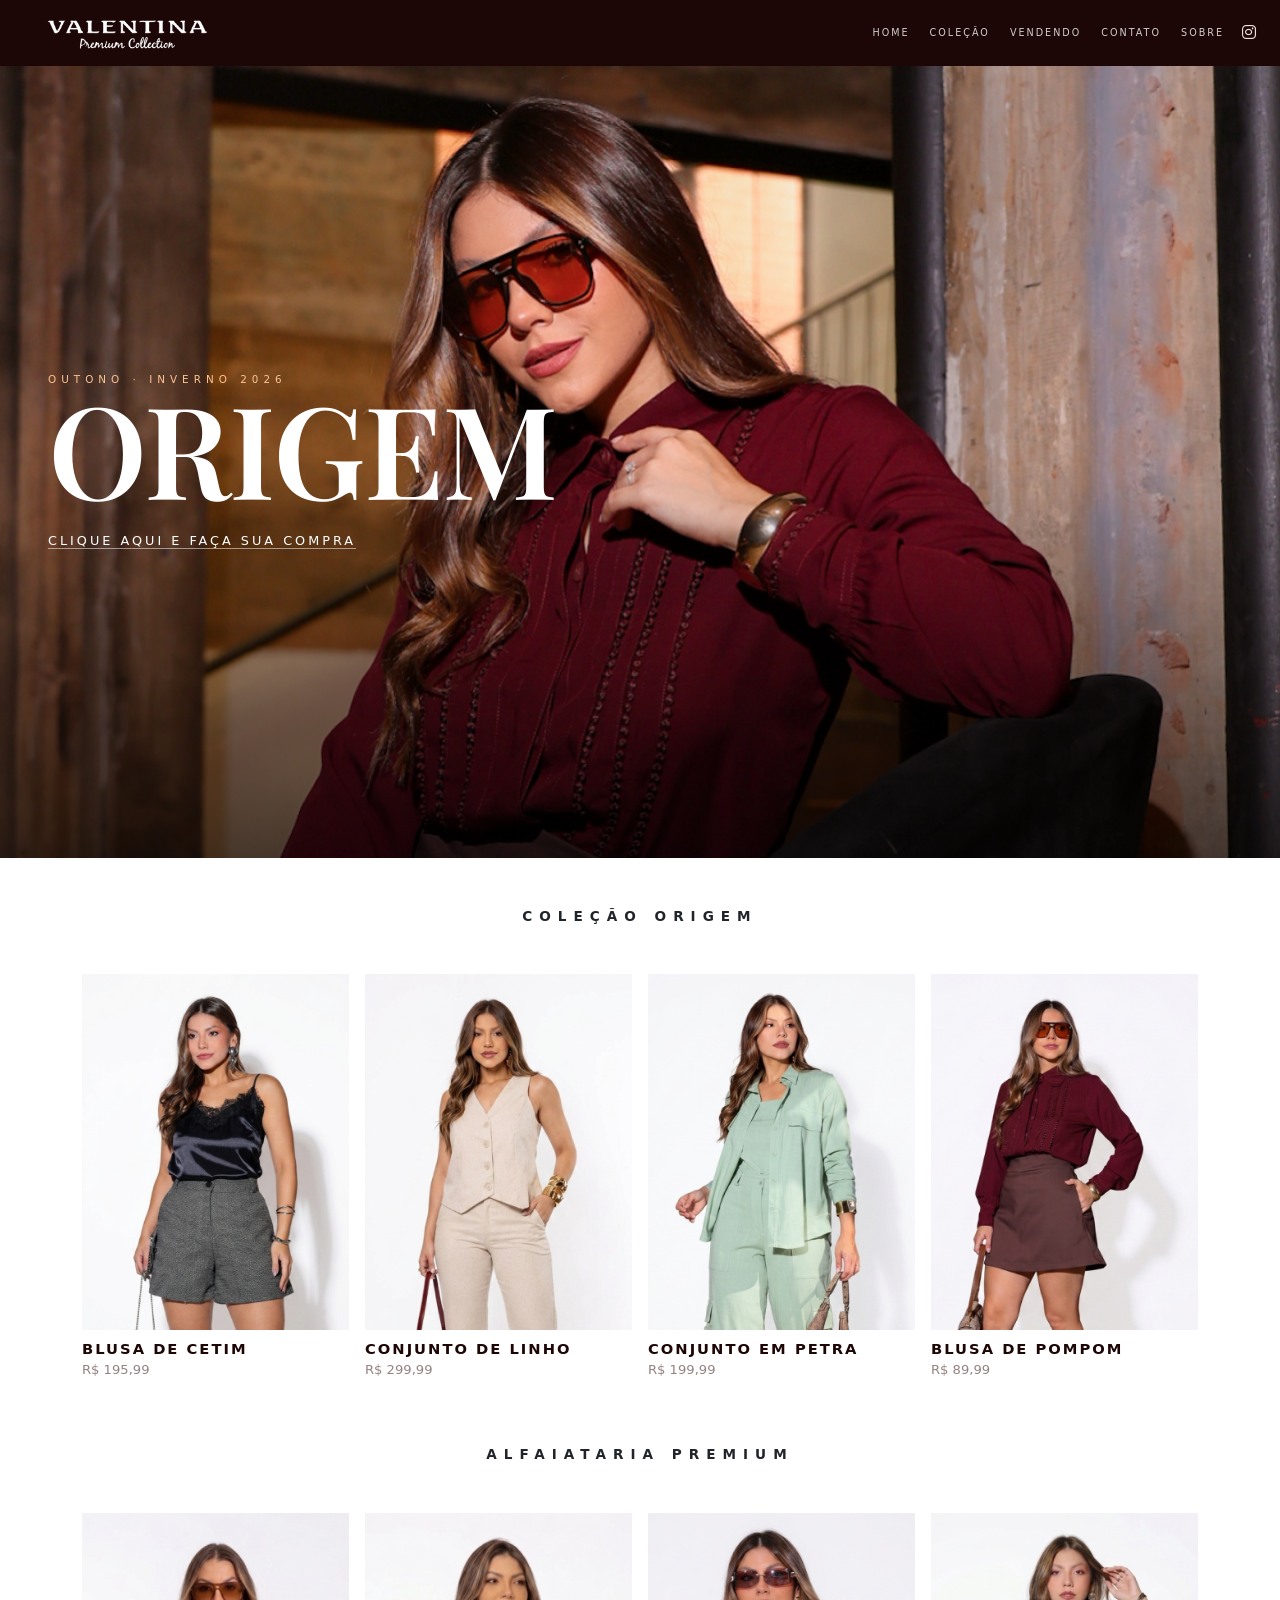
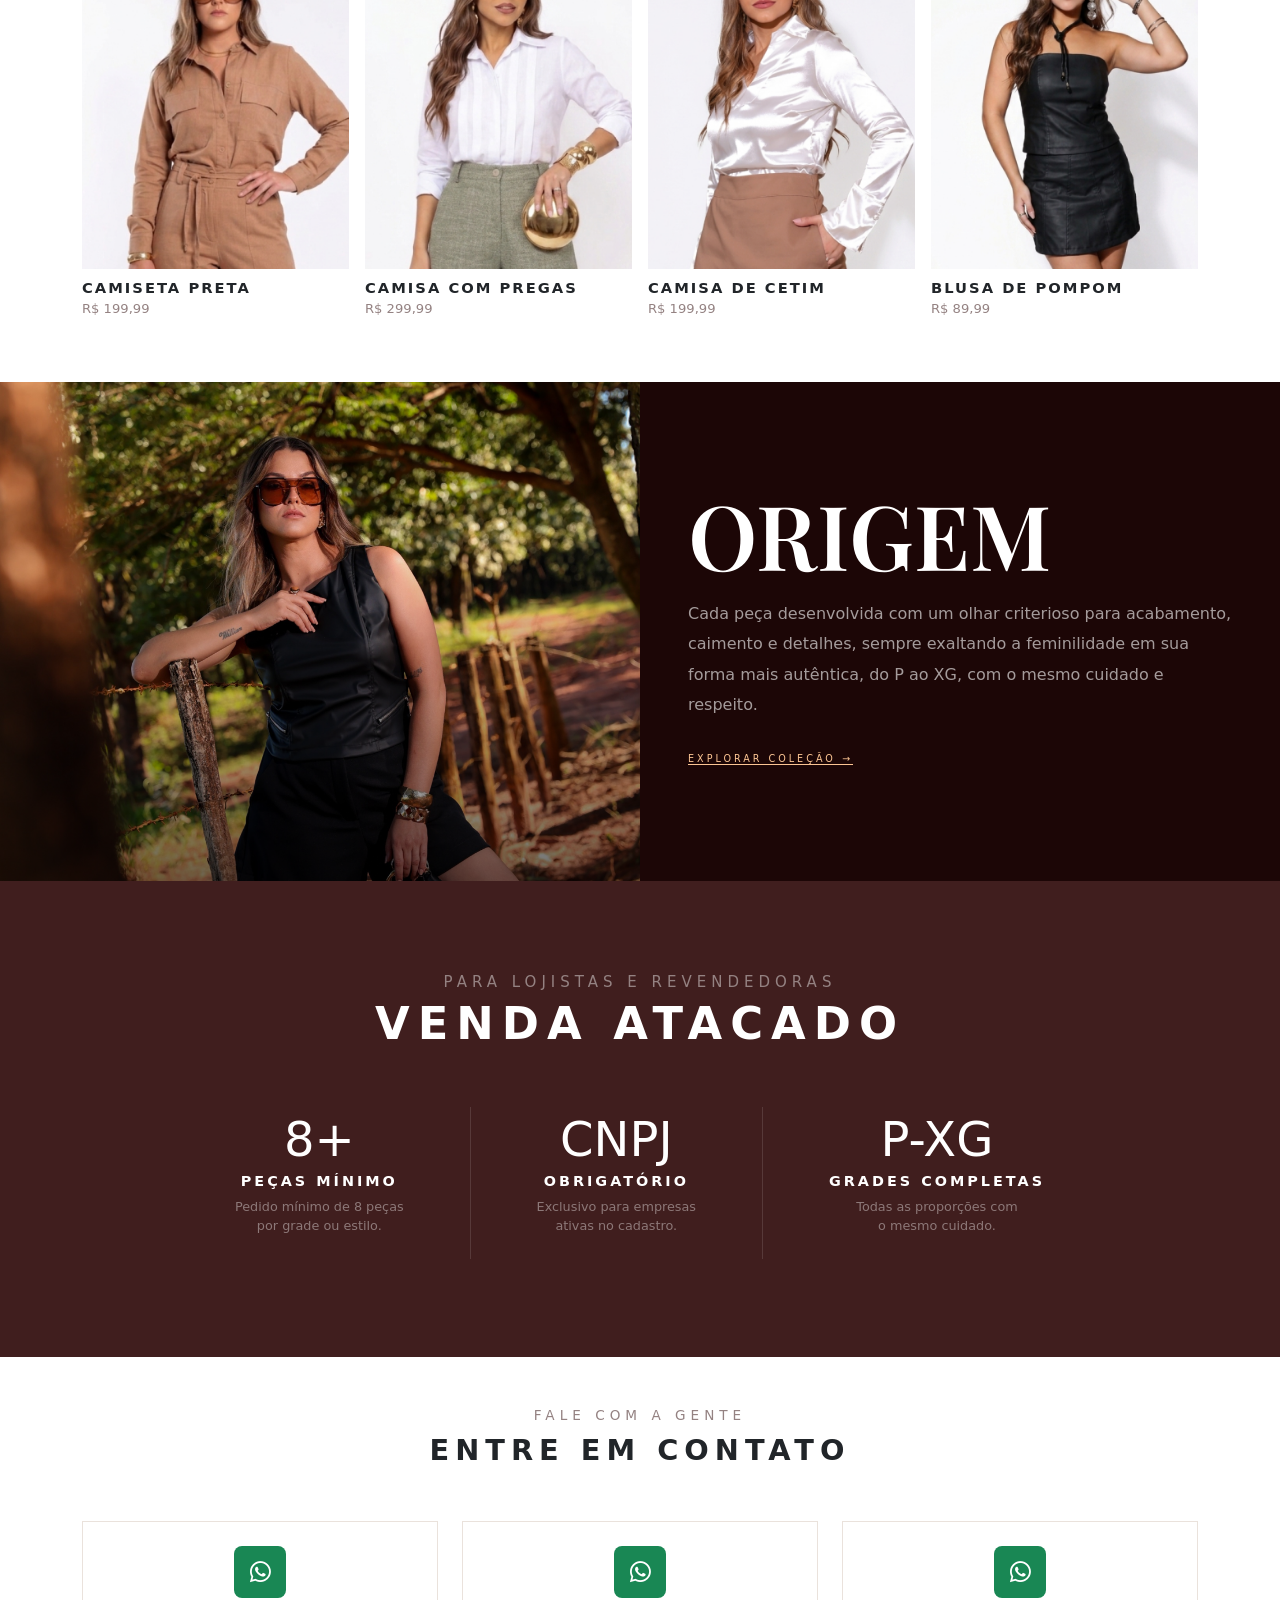
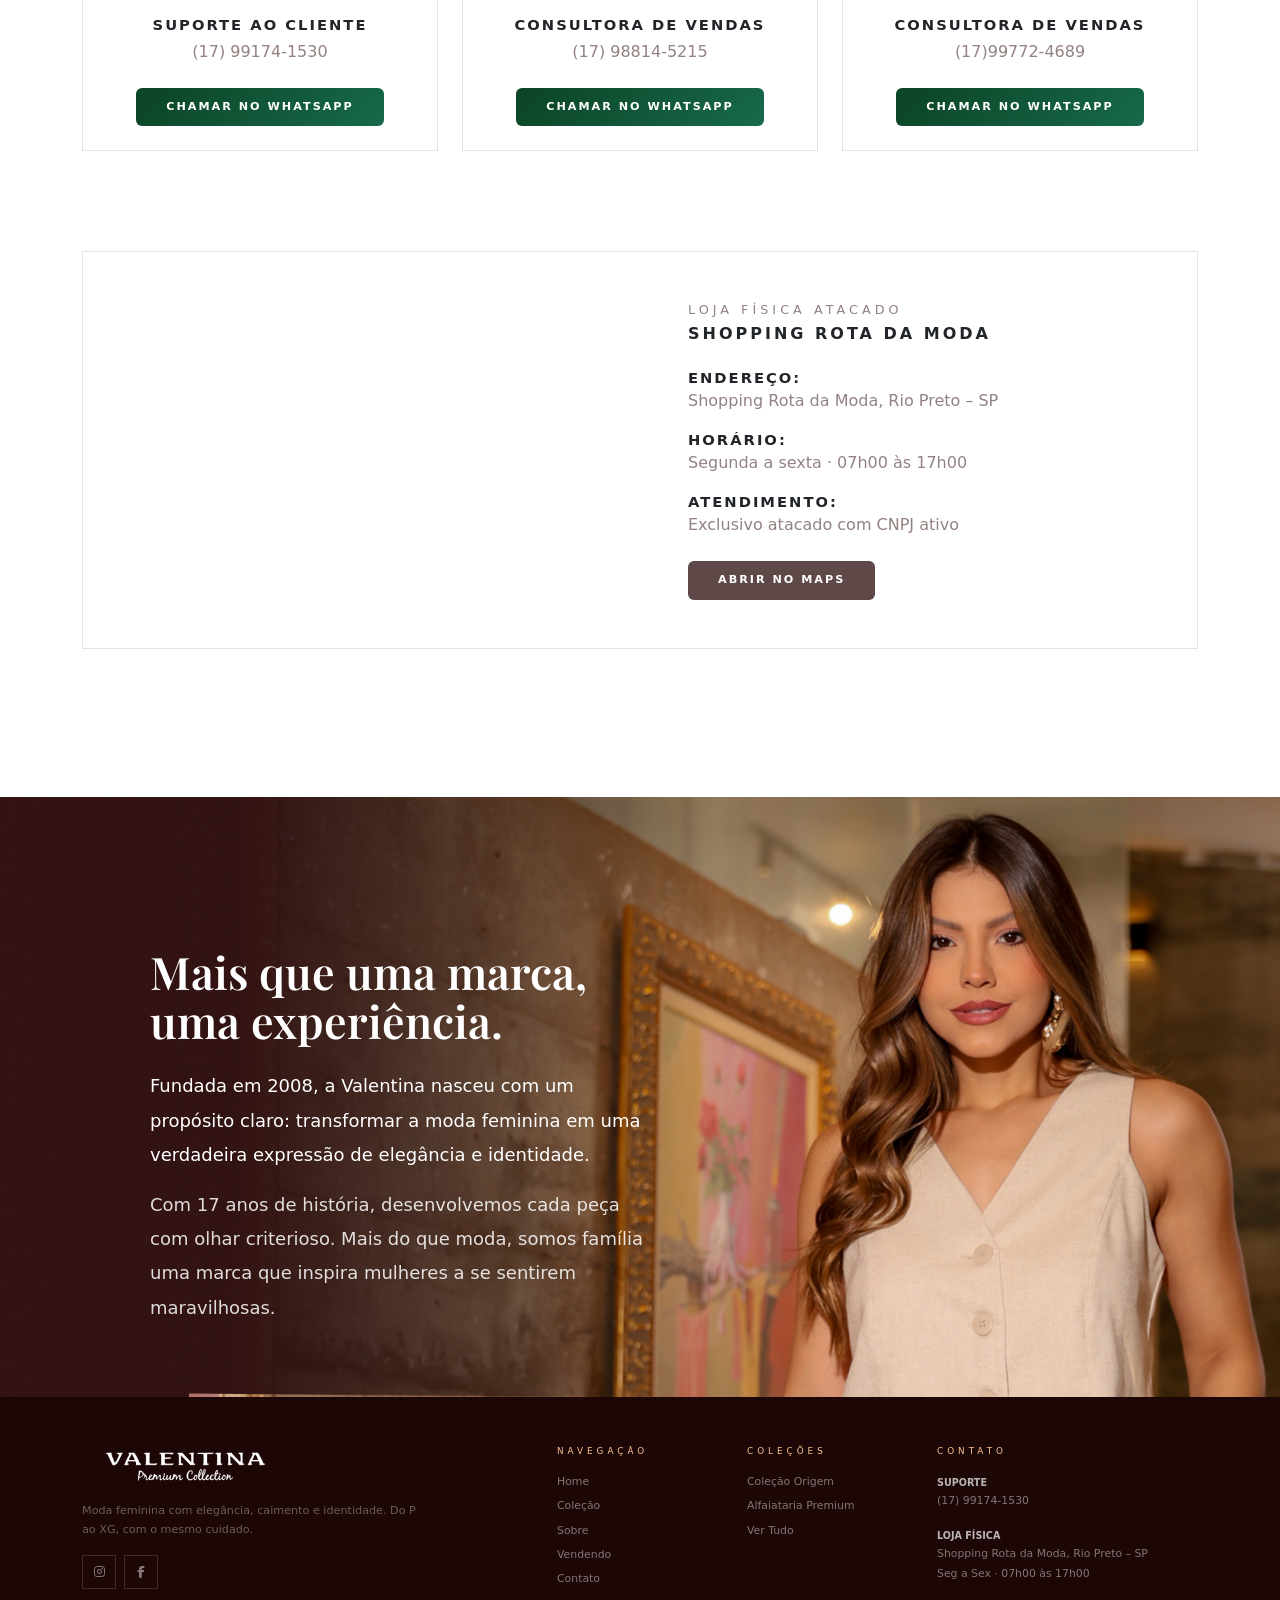
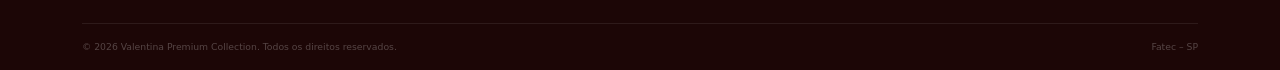
==== index.html @ a8eed50a "acho que acabo" ====
<!DOCTYPE html>
<html lang="pt-BR">
<head>
  <meta charset="UTF-8">
  <meta name="viewport" content="width=device-width, initial-scale=1.0">
   <link rel="stylesheet" href="styles.css">
  <title>Valentina Premium Collection</title>

  <link href="https://cdn.jsdelivr.net/npm/bootstrap@5.3.3/dist/css/bootstrap.min.css" rel="stylesheet">
  <link href="https://fonts.googleapis.com/css2?family=Inter:wght@300;400;600;700&family=Playfair+Display:ital,wght@1,600&display=swap" rel="stylesheet">
  <link href="https://cdnjs.cloudflare.com/ajax/libs/font-awesome/6.5.0/css/all.min.css" rel="stylesheet">
  <link rel="icon" href="Imagens/icone.png" type="image/png">

</head>
<body>


<!--  CABEÇALHO-->
<nav class="cabecalho navbar navbar-expand-lg sticky-top py-2">
  <div class="container-fluid px-4">
    <a class="navbar-brand" href="index.html">
      <img src="Imagens/logo-branco.png" alt="Valentina" height="40">
    </a>

    <button class="navbar-toggler border-0" type="button" data-bs-toggle="collapse" data-bs-target="#menu">
      <i class="fas fa-bars text-white"></i>
    </button>

    <div class="collapse navbar-collapse justify-content-end" id="menu">
      <ul class="navbar-nav gap-1">
        <li class="nav-item"><a class="nav-link" href="#">Home</a></li>
        <li class="nav-item"><a class="nav-link" href="#colecao">Coleção</a></li>
        <li class="nav-item"><a class="nav-link" href="#vendendo">Vendendo</a></li>
        <li class="nav-item"><a class="nav-link" href="#contato">Contato</a></li>
         <li class="nav-item"><a class="nav-link" href="#sobre">Sobre</a></li>
      </ul>

        <a href="https://www.instagram.com/valentinapremiumcollection/" aria-label="Instagram" style="color: #EAE2DC; margin-left: 10px;"><i class="fab fa-instagram"></i></a>

    </div>

  </div>
</nav>


<!--HERO / BANNER PRINCIPAL-->
<section class="hero d-flex align-items-center">

   <img src="Imagens/banner.png" class="foto-fundo" alt="Campanha Outono Inverno">

  <div class="conteudo container-fluid px-5 py-5">
    <p style="font-size:.65rem;letter-spacing:5px;text-transform:uppercase;color:var(--pessego);" class="mb-1">Outono · Inverno 2026</p>
    <h1 class="fonte-destaque text-white titulo mb-4">ORIGEM</h1>
    <a href="#colecao" class="link-cta">Clique aqui e faça sua compra</a>
  </div>

</section>


<!--COLEÇÃO ORIGEM-->
<section class="py-5 bg-white" id="colecao">
  <div class="container">

    <p class="text-center fw-bold mb-5" style="font-size:.85rem;letter-spacing:7px;text-transform:uppercase;">Coleção Origem</p>

    <div class="row g-3">

      <div class="col-6 col-md-3">
        <a class="link-produto"  href="produtos/blusaCetim.html">
        <div class="foto-produto mb-2"><img src="Imagens/blusa de cetim.png" ></div>
        <p class="nome-produto mb-0">Blusa de Cetim</p>
        <p class="preco-produto">R$ 195,99</p>
        </a>
      </div>

      <div class="col-6 col-md-3">
        <a class="link-produto"  href="produtos/conjuntoLinho.html">
        <div class="foto-produto mb-2"><img src="Imagens/Conjunto de linho.png"></div>
        <p class="nome-produto mb-0">Conjunto de Linho</p>
        <p class="preco-produto">R$ 299,99</p>
        </a>
      </div>

      <div class="col-6 col-md-3">
         <a class="link-produto"  href="produtos/conjuntoPetra.html">
        <div class="foto-produto mb-2"><img src="Imagens/conjunto em petra .png"></div>
        <p class="nome-produto mb-0">Conjunto em Petra</p>
        <p class="preco-produto">R$ 199,99</p>
        </a>
      </div>

      <div class="col-6 col-md-3">
         <a class="link-produto"  href="produtos/blusaPompom.html">
        <div class="foto-produto mb-2"><img src="Imagens/blusa de pompom.png"></div>
        <p class="nome-produto mb-0">Blusa de Pompom</p>
        <p class="preco-produto">R$ 89,99</p>
         </a>
      </div>

    </div>
  </div>
</section>


<!--   ALFAIATARIA PREMIUM-->
<section class="pb-5 bg-white">
  <div class="container">

    <p class="text-center fw-bold mb-5" style="font-size:.85rem;letter-spacing:7px;text-transform:uppercase;">Alfaiataria Premium</p>

    <div class="row g-3">

      <div class="col-6 col-md-3">
        <div class="foto-produto mb-2"><img src="Imagens/Camisa petra.png"></div>
        <p class="nome-produto mb-0">Camiseta Preta</p>
        <p class="preco-produto">R$ 199,99</p>
      </div>

      <div class="col-6 col-md-3">
        <div class="foto-produto mb-2"><img src="Imagens/camisa com pregas de viscolinho.png"></div>
        <p class="nome-produto mb-0">Camisa com pregas</p>
        <p class="preco-produto">R$ 299,99</p>
      </div>

      <div class="col-6 col-md-3">
        <div class="foto-produto mb-2"><img src="Imagens/camisa de cetim.png"></div>
        <p class="nome-produto mb-0">Camisa de cetim</p>
        <p class="preco-produto">R$ 199,99</p>
      </div>

      <div class="col-6 col-md-3">
        <div class="foto-produto mb-2"><img src="Imagens/Blusinha de couro.png"></div>
        <p class="nome-produto mb-0">Blusa de Pompom</p>
        <p class="preco-produto">R$ 89,99</p>
      </div>

    </div>


  </div>
</section>


<!--ORIGEM — SEÇÃO DUPLA-->
<section class="row g-0">

  <!-- Foto esquerda (substituir src) -->
  <div class="col-md-6" style="min-height:480px;">
    <img src="Imagens/banner-colecao.png" alt="Coleção Origem" style="width:100%;height:100%;object-fit:cover;display:block;">
  </div>

  <!-- Texto direita -->
  <div class="col-md-6 d-flex align-items-center p-5" style="background:var(--marrom-escuro);">
    <div>
      <h2 class="fonte-destaque text-white mb-4" style="font-size:clamp(4rem,7vw,7rem);line-height:.9;">ORIGEM</h2>
      <p class="mb-4" style="font: size 5px;line-height:1.9;color:rgba(255,255,255,.6);font-weight:300;">
        Cada peça desenvolvida com um olhar criterioso para acabamento, caimento e detalhes, sempre exaltando a feminilidade em sua forma mais autêntica, do P ao XG, com o mesmo cuidado e respeito.
      </p>
      <a href="#colecao" style="font-size:.6rem;letter-spacing:3px;text-transform:uppercase;color:var(--pessego);text-decoration:none;border-bottom:1px solid var(--pessego);">Explorar Coleção →</a>
    </div>
  </div>

</section>


<!--VENDA ATACADO-->
<section class="text-center" style="background:var(--marrom-medio); padding: 90px 0;" id="vendendo">
  <div class="container">

    <p style="font-size:15px;letter-spacing:5px;text-transform:uppercase;color:var(--rosa);" class="mb-1">Para Lojistas e Revendedoras</p>
    <h2 class="text-white fw-bold mb-5" style="font-size:clamp(1.6rem,4vw,2.8rem);letter-spacing:8px;text-transform:uppercase;">Venda Atacado</h2>

    <!-- Estatísticas -->
<div class="d-flex justify-content-around align-items-stretch flex-wrap" style="max-width:900px; margin: 0 auto;">

      <div class="px-4 py-3">
        <p class=" text-white mb-2" style="font-size:3rem;line-height:1;">8+</p>
        <p class="text-white fw-bold mb-1" style="font-size:.9rem;letter-spacing:3px;text-transform:uppercase;">Peças Mínimo</p>
        <p style="font-size:.8rem;color:rgba(255,255,255,.4);">Pedido mínimo de 8 peças<br>por grade ou estilo.</p>
      </div>

      <div class="d-none d-md-block my-2" style="width:1px;background:rgba(255,255,255,.12);"></div>

      <div class="px-4 py-3">
        <p class="text-white mb-2" style="font-size:3rem;line-height:1;">CNPJ</p>
        <p class="text-white fw-bold mb-1" style="font-size:.9rem;letter-spacing:3px;text-transform:uppercase;">Obrigatório</p>
        <p style="font-size:.8rem;color:rgba(255,255,255,.4);">Exclusivo para empresas<br>ativas no cadastro.</p>
      </div>

      <div class="d-none d-md-block my-2" style="width:1px;background:rgba(255,255,255,.12);"></div>

      <div class="px-4 py-3">
        <p class=" text-white mb-2" style="font-size:3rem;line-height:1;">P-XG</p>
        <p class="text-white fw-bold mb-1" style="font-size:.9rem;letter-spacing:3px;text-transform:uppercase;">Grades Completas</p>
        <p style="font-size:.8rem;color:rgba(255,255,255,.4);">Todas as proporções com<br>o mesmo cuidado.</p>
      </div>

    </div>
  </div>
</section>


<!--CONTATO -->
<section class="py-5 bg-white" id="contato">
  <div class="container">

    <div class="text-center mb-5">
      <p style="font-size:.85rem;letter-spacing:5px;text-transform:uppercase;color:var(--rosa);" class="mb-1">Fale com a gente</p>
      <p class="fw-bold" style="font-size:1.8rem;letter-spacing:6px;text-transform:uppercase;">Entre em Contato</p>
    </div>

    <!-- Cards de WhatsApp -->
    <div class="row g-4 mb-custom">

      <div class="col-md-4">
        <div class="text-center p-4 h-100" style="border:1px solid #EAE2DC;">
          <div class="d-inline-flex align-items-center justify-content-center rounded-3 bg-success mb-3" style="width:52px;height:52px;">
            <i class="fab fa-whatsapp text-white fs-4"></i>
          </div>
          <p class="nome-produto mb-1">Suporte ao Cliente</p>
          <p style="color:var(--rosa);" class="mb-4">(17) 99174-1530</p>
          <a href="https://wa.me/5517991741530" target="_blank" class="botao-escuro">Chamar no Whatsapp</a>
        </div>
      </div>

      <div class="col-md-4">
        <div class="text-center p-4 h-100" style="border:1px solid #EAE2DC;">
          <div class="d-inline-flex align-items-center justify-content-center rounded-3 bg-success mb-3" style="width:52px;height:52px;">
            <i class="fab fa-whatsapp text-white fs-4"></i>
          </div>
          <p class="nome-produto mb-1">Consultora de Vendas</p>
          <p style="color:var(--rosa);" class="mb-4">(17) 98814-5215</p>
          <a href="https://wa.me/5517988145215" target="_blank" class="botao-escuro">Chamar no Whatsapp</a>
        </div>
      </div>

      <div class="col-md-4">
        <div class="text-center p-4 h-100" style="border:1px solid #EAE2DC;">
          <div class="d-inline-flex align-items-center justify-content-center rounded-3 bg-success mb-3" style="width:52px;height:52px;">
            <i class="fab fa-whatsapp text-white fs-4"></i>
          </div>
          <p class="nome-produto mb-1">Consultora de Vendas</p>
          <p style="color:var(--rosa);" class="mb-4">(17)99772-4689</p>
          <a href="https://wa.me/5517997724689" target="_blank" class="botao-escuro">Chamar no Whatsapp</a>
        </div>
      </div>

    </div>

    <!-- Loja física -->
    <div class="row g-0  mb-custom" style="border:1px solid #EAE2DC;">

     <div class="col-md-6 ">
      <iframe 
        src="https://www.google.com/maps/embed?pb=!1m18!1m12!1m3!1d3729.2428504488857!2d-49.4182246!3d-20.821897699999997!2m3!1f0!2f0!3f0!3m2!1i1024!2i768!4f13.1!3m3!1m2!1s0x94bdad0000c96a8d%3A0x8e831f8e19190ee9!2sShopping%20Rota%20da%20Moda!5e0!3m2!1spt-BR!2sbr!4v1779570261489!5m2!1spt-BR!2sbr"
        width="100%" height="100%" style="border:0;display:block;"
        allowfullscreen="" loading="lazy" referrerpolicy="no-referrer-when-downgrade">
      </iframe>
    </div>

      <!-- Informações da loja -->
      <div class="col-md-6 p-4 p-md-5 bg-white d-flex align-items-center">
        <div>
          <p style="font-size:.80rem;letter-spacing:4px;text-transform:uppercase;color:var(--rosa);" class="mb-1">Loja física atacado</p>
          <h3 class="fw-bold mb-4" style="font-size:1rem;letter-spacing:3px;text-transform:uppercase;">Shopping Rota da Moda</h3>
          <p class="nome-produto mb-0">Endereço:</p>
          <p style="color:var(--rosa);" class="mb-3">Shopping Rota da Moda, Rio Preto – SP</p>
          <p class="nome-produto mb-0">Horário:</p>
          <p style="color:var(--rosa);" class="mb-3">Segunda a sexta · 07h00 às 17h00</p>
          <p class="nome-produto mb-0">Atendimento:</p>
          <p style="color:var(--rosa);" class="mb-4">Exclusivo atacado com CNPJ ativo</p>
          <a href="https://www.google.com/maps?ll=-20.821714,-49.417065&z=16&t=m&hl=pt-BR&gl=BR&mapclient=embed&cid=10269086270501752553" 
          target="_blank" class="botao-escuro" style="background: #5f4848;">Abrir no Maps</a>
        </div>
      </div>

    </div>
  </div>
</section>

<!-- SOBRE A MARCA-->
<section class="row g-0" id="sobre" style="position: relative;">

  <!-- Imagem ocupando tudo -->
  <div class="col-12">
    <img src="Imagens/sobre.png" alt="Valentina" style="width:100%;height:600px;object-fit:cover;display:block;">
  </div>

  <!-- Texto por cima -->
  <div style="position:absolute; top:150px; left:150px; max-width:500px;">
    <h2 class="fonte-destaque text-white mb-4" style="font-size:clamp(2rem,3.5vw,3rem);line-height:1.1;">Mais que uma marca, uma experiência.</h2>
    <p style="font-size: 18px;;line-height:1.9;color:rgb(255, 255, 255);font-weight:300;" class="mb-3">
      Fundada em 2008, a Valentina nasceu com um propósito claro: transformar a moda feminina em uma verdadeira expressão de elegância e identidade.
    </p>
    <p style="font-size:18px;line-height:1.9;color:rgba(255, 255, 255, 0.85);font-weight:300;">
      Com 17 anos de história, desenvolvemos cada peça com olhar criterioso. Mais do que moda, somos família uma marca que inspira mulheres a se sentirem maravilhosas.
    </p>
  </div>

</section>


<!--RODAPÉ -->
<footer class="pt-5" style="background:var(--marrom-escuro);">
  <div class="container">
    <div class="row g-4">

      <!-- Coluna: Marca -->
      <div class="col-12 col-md-4">
        <img src="Imagens/logo-branco.png" alt="Valentina" height="40" class="mb-3 d-block" >      
                <p style="font-size:.7rem;color:rgba(255,255,255,.35);line-height:1.7; margin-right: 10px;">
          Moda feminina com elegância, caimento e identidade. Do P ao XG, com o mesmo cuidado.
        </p>
        <div class="rodape-social mt-3 d-flex gap-2">
          <a href="https://www.instagram.com/valentinapremiumcollection/" aria-label="Instagram"><i class="fab fa-instagram"></i></a>
          <a href="https://www.facebook.com/valentinapremiumcollection/?locale=pt_BR" aria-label="Facebook"><i class="fab fa-facebook-f"></i></a>
        </div>
      </div>

      <!-- Coluna: Navegação -->
      <div class="col-6 col-md-2 ms-md-auto">
        <p style="font-size:.55rem;letter-spacing:4px;text-transform:uppercase;color:var(--pessego);" class="mb-3">Navegação</p>
        <a href="#" class="rodape-link">Home</a>
        <a href="#colecao" class="rodape-link">Coleção</a>
        <a href="#sobre" class="rodape-link">Sobre</a>
        <a href="#vendendo" class="rodape-link">Vendendo</a>
        <a href="#contato" class="rodape-link">Contato</a>
      </div>

      <!-- Coluna: Coleções -->
      <div class="col-6 col-md-2">
        <p style="font-size:.55rem;letter-spacing:4px;text-transform:uppercase;color:var(--pessego);" class="mb-3">Coleções</p>
        <a href="#" class="rodape-link">Coleção Origem</a>
        <a href="#" class="rodape-link">Alfaiataria Premium</a>
        <a href="#" class="rodape-link">Ver Tudo</a>
      </div>

      <!-- Coluna: Contato -->
      <div class="col-12 col-md-3">
        <p style="font-size:.55rem;letter-spacing:4px;text-transform:uppercase;color:var(--pessego);" class="mb-3">Contato</p>
        <p style="font-size:.68rem;color:rgba(255,255,255,.45);line-height:1.8;">
          <strong style="color:rgba(255,255,255,.7);display:block;font-size:.6rem;text-transform:uppercase;">Suporte</strong>(17) 99174-1530
        </p>
        <p style="font-size:.68rem;color:rgba(255,255,255,.45);line-height:1.8;">
          <strong style="color:rgba(255,255,255,.7);display:block;font-size:.6rem;text-transform:uppercase;">Loja Física</strong>Shopping Rota da Moda, Rio Preto – SP<br>Seg a Sex · 07h00 às 17h00
        </p>
      </div>

    </div>

    <!-- Linha de copyright -->
    <div class="d-flex justify-content-between flex-wrap gap-2 mt-4 py-3" style="border-top:1px solid rgba(255,255,255,.08);">
      <span style="font-size:.58rem;color:rgba(255,255,255,.25);">© 2026 Valentina Premium Collection. Todos os direitos reservados.</span>
      <span style="font-size:.58rem;color:rgba(255,255,255,.25);">Fatec – SP</span>
    </div>

  </div>
</footer>


<script src="https://cdn.jsdelivr.net/npm/bootstrap@5.3.3/dist/js/bootstrap.bundle.min.js"></script>
</body>
</html>




</body>
</html>
---- styles.css ----
:root {
      --marrom-escuro: #1C0606;
      --marrom-medio:  #401E1E;
      --pessego:       #FBC493;
      --rosa:          #948282;
    }

    body { font-family: 'Inter', sans-serif; color: var(--marrom-escuro); overflow-x: hidden; }

   .fonte-destaque { font-family: 'Playfair Display', serif; font-style: normal; font-weight: 600; }

    /* ── Placeholder── */
    .placeholder-imagem {
      background: #DDD5D0;
      display: flex; align-items: center; justify-content: center;
      color: #aaa; font-size: .6rem; letter-spacing: 2px;
      text-transform: uppercase; text-align: center;
      border: 1px dashed #bbb; padding: 16px;
    }

    /* ── Navbar ── */
    .cabecalho { background-color: var(--marrom-escuro); }
    .cabecalho .nav-link {
      font-size: .6rem; letter-spacing: 2px;
      text-transform: uppercase; color: rgba(255,255,255,.8) !important;
    }
    .cabecalho .nav-link:hover { color: var(--pessego) !important; }

    /* ── Hero ── */
    .hero {
      min-height: 88vh; position: relative;
      overflow: hidden; background: var(--marrom-escuro);
    }
    .hero .foto-fundo {
      position: absolute; inset: 0;
      width: 100%; height: 100%; object-fit: cover; object-position: right top;
    }
    .hero {
      position: relative; inset: 0;
    }
    .hero .conteudo {
      position: relative; z-index: 2;
    }
    .hero .titulo {
      font-size: clamp(2rem, 10vw, 10rem);
      line-height: .88; letter-spacing: -2px;
    }
    .hero .link-cta {
      font-size: .8rem; letter-spacing: 3px; text-transform: uppercase;
      color: #fff; text-decoration: none;
      border-bottom: 1px solid rgba(255,255,255,.5);
    }
    .hero .link-cta:hover { color: var(--pessego); border-color: var(--pessego); }

    /* ── Produtos ── */
    .foto-produto { aspect-ratio: 3/4; overflow: hidden; }
    .foto-produto img, .foto-produto .placeholder-imagem { width: 100%; height: 100%; object-fit: cover; }
    .nome-produto { font-size: .92rem; letter-spacing: 2px; text-transform: uppercase; font-weight: 700; }
    .preco-produto { font-size: .82rem; color: var(--rosa); }

   /* ── Contato ── */

    .mb-custom {
   margin-bottom: 100px !important;
}
     /* ── links dos produtos ── */

   .link-produto{
    text-decoration: none;
    color: #1C0606;

   }
    /* ── Botão padrão escuro ── */
  .botao-escuro {
  display: inline-block; color: #fff;
  font-size: .70rem; letter-spacing: 2px; text-transform: uppercase;
  font-weight: 600; padding: 11px 30px; text-decoration: none;
  background: linear-gradient(135deg, #0b4325, #176a4b);
  border-radius: 6px;
}
.botao-escuro:hover { 
  background: linear-gradient(135deg, #176a4b, #0b4325); 
  color: #fff; 
}

  /* ── Rodapé ── */
    .rodape-link { font-size: .68rem; color: rgba(255,255,255,.45); text-decoration: none; display: block; margin-bottom: 8px; }
    .rodape-link:hover { color: #fff; }
    .rodape-social a {
      width: 34px; height: 34px; border: 1px solid rgba(255,255,255,.15);
      display: inline-flex; align-items: center; justify-content: center;
      color: rgba(255,255,255,.45); text-decoration: none; font-size: .75rem;
    }
    .rodape-social a:hover { border-color: var(--pessego); color: var(--pessego); }
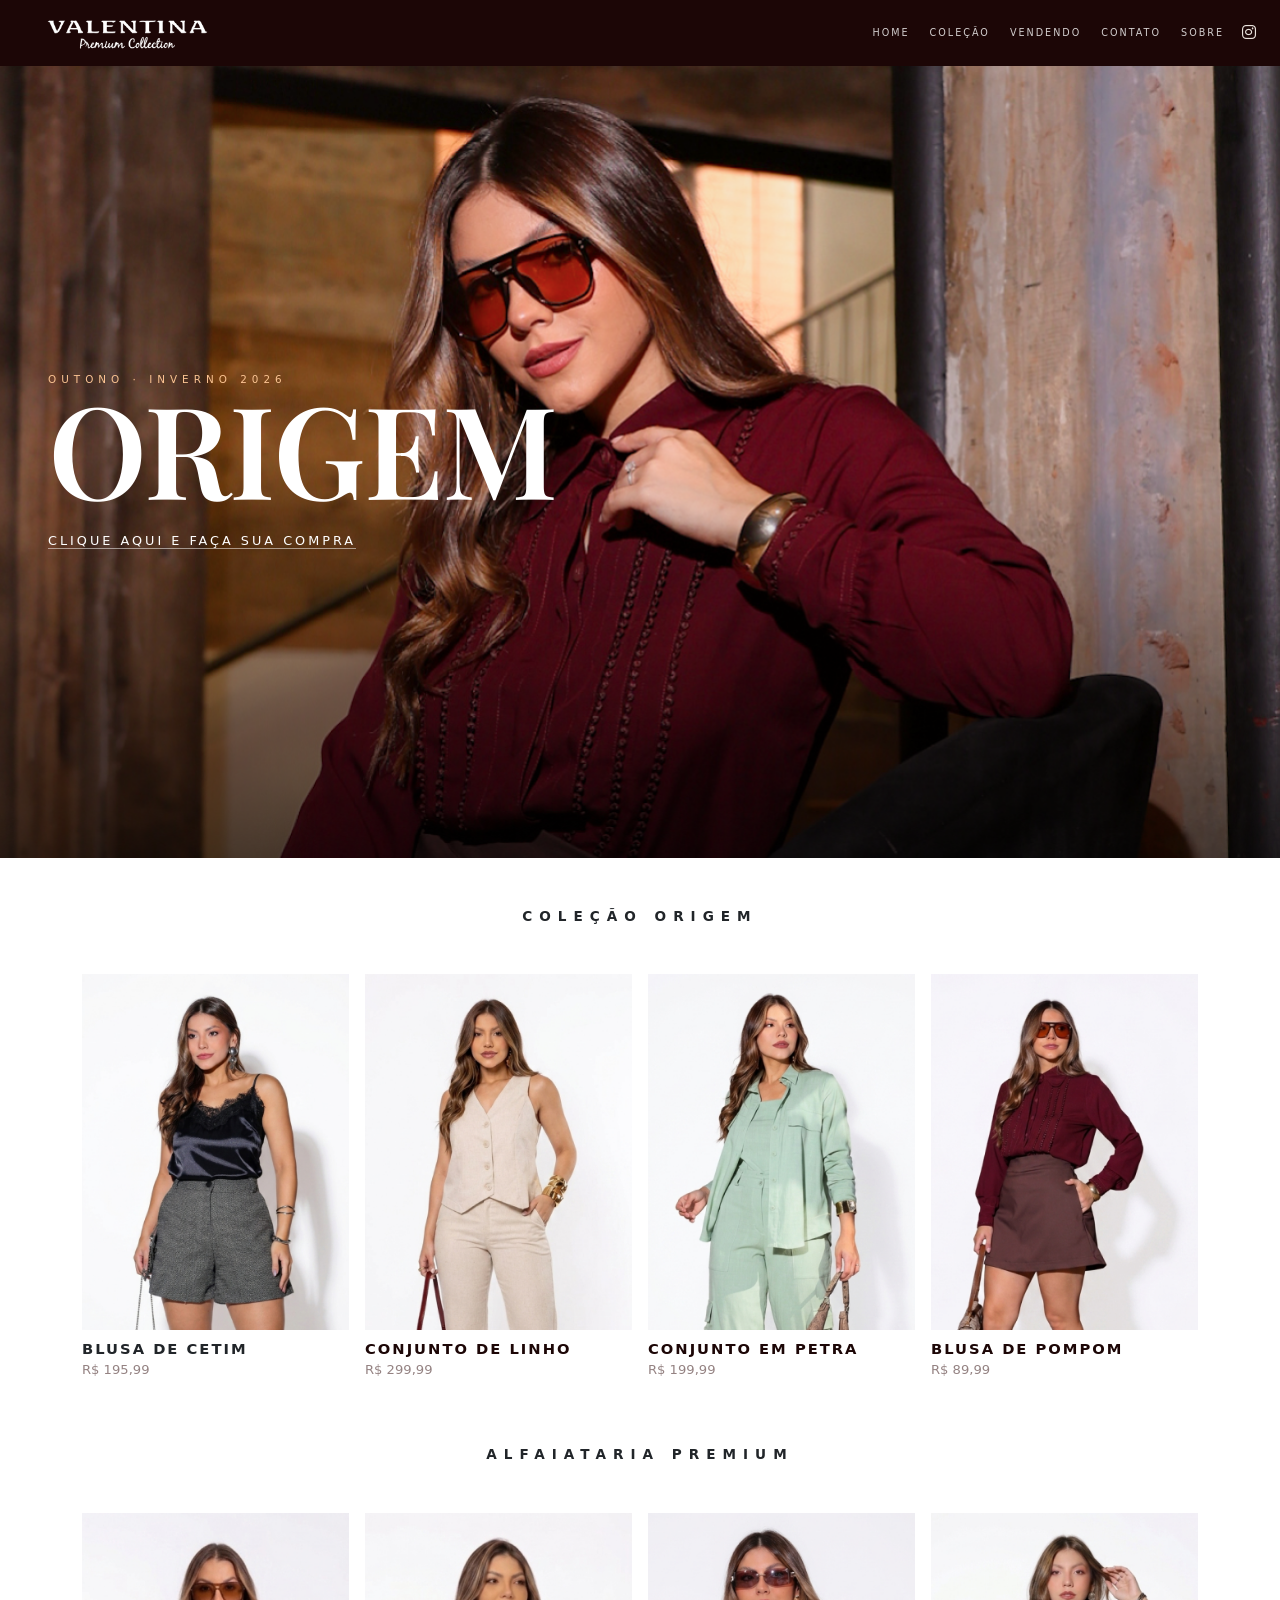
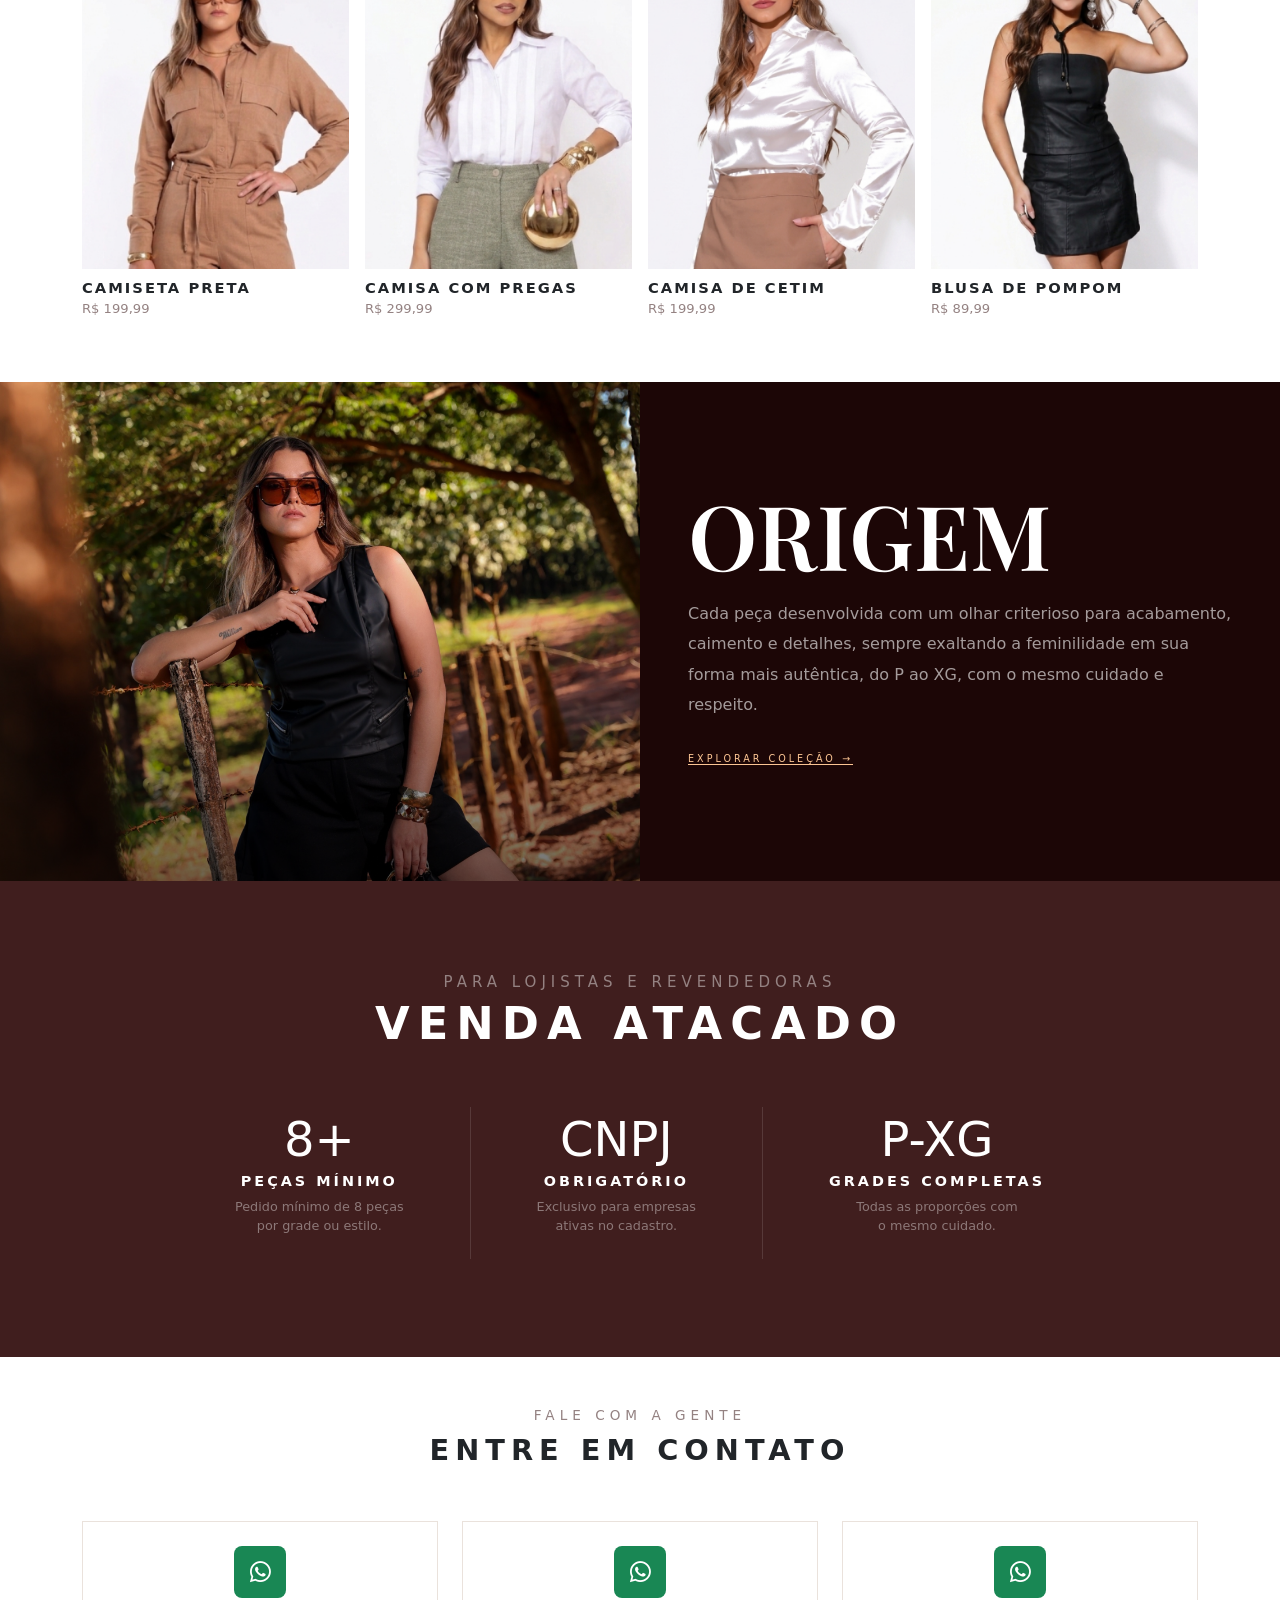
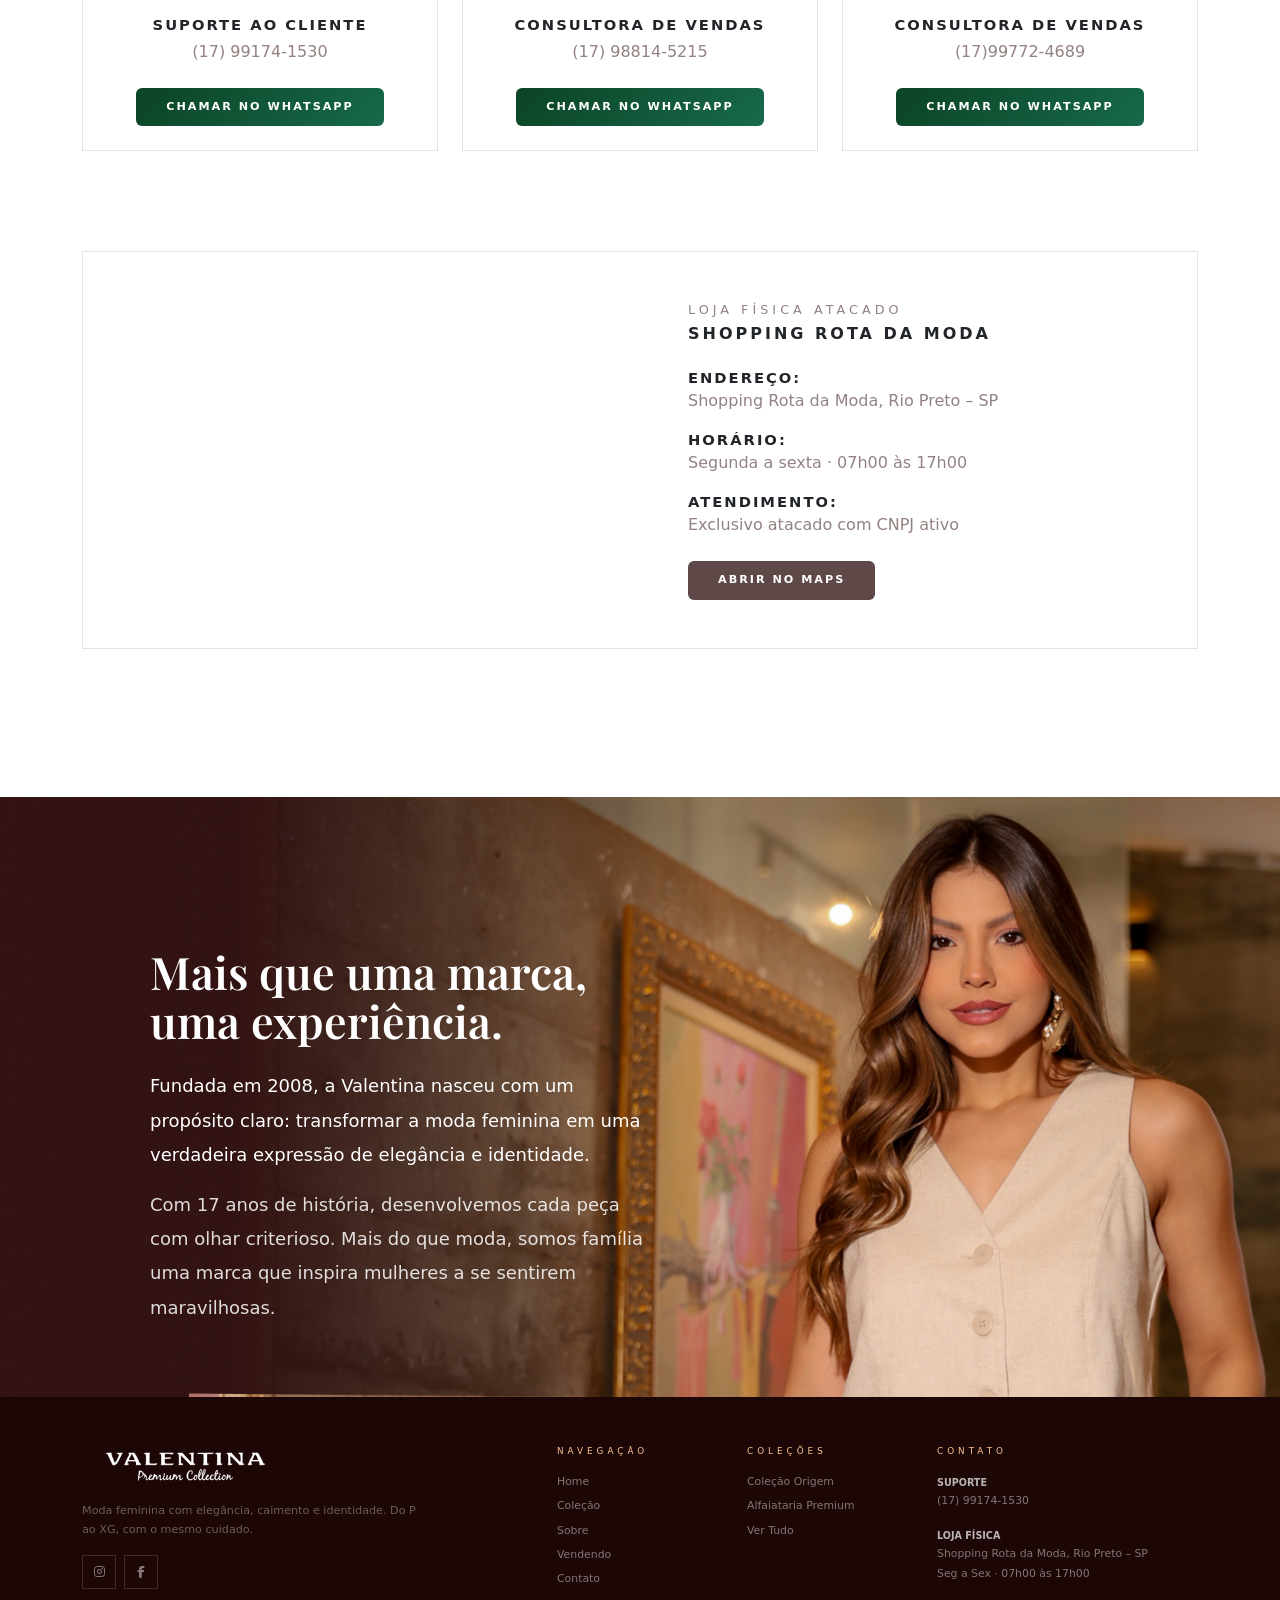
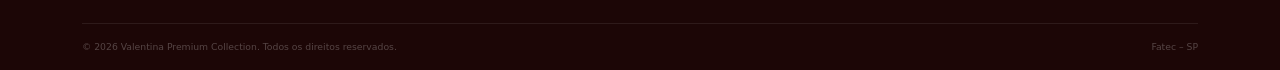
==== commit 8c40719d: "tentando arrumar um bug" ====
--- a/index.html
+++ b/index.html
@@ -66,7 +66,7 @@
     <div class="row g-3">
 
       <div class="col-6 col-md-3">
-        <a class="link-produto"  href="produtos/blusaCetim.html">
+         <a class="link-produto"  href="produtos/blusaCetim.html"></a>
         <div class="foto-produto mb-2"><img src="Imagens/blusa de cetim.png" ></div>
         <p class="nome-produto mb-0">Blusa de Cetim</p>
         <p class="preco-produto">R$ 195,99</p>
--- a/styles.css
+++ b/styles.css
@@ -28,12 +28,22 @@
 
     /* ── Hero ── */
     .hero {
-      min-height: 88vh; position: relative;
-      overflow: hidden; background: var(--marrom-escuro);
+      min-height: 88vh; 
+      position: relative;
+      overflow: hidden; 
+      background: var(--marrom-escuro);
     }
     .hero .foto-fundo {
-      position: absolute; inset: 0;
-      width: 100%; height: 100%; object-fit: cover; object-position: right top;
+      position: absolute; 
+      inset: 0;
+      width: 100%; 
+      height: 100%;
+       object-fit: cover; 
+       object-position: right top;
+         position: absolute;
+    inset: 0;
+    z-index: 0;
+    pointer-events: none;
     }
     .hero {
       position: relative; inset: 0;
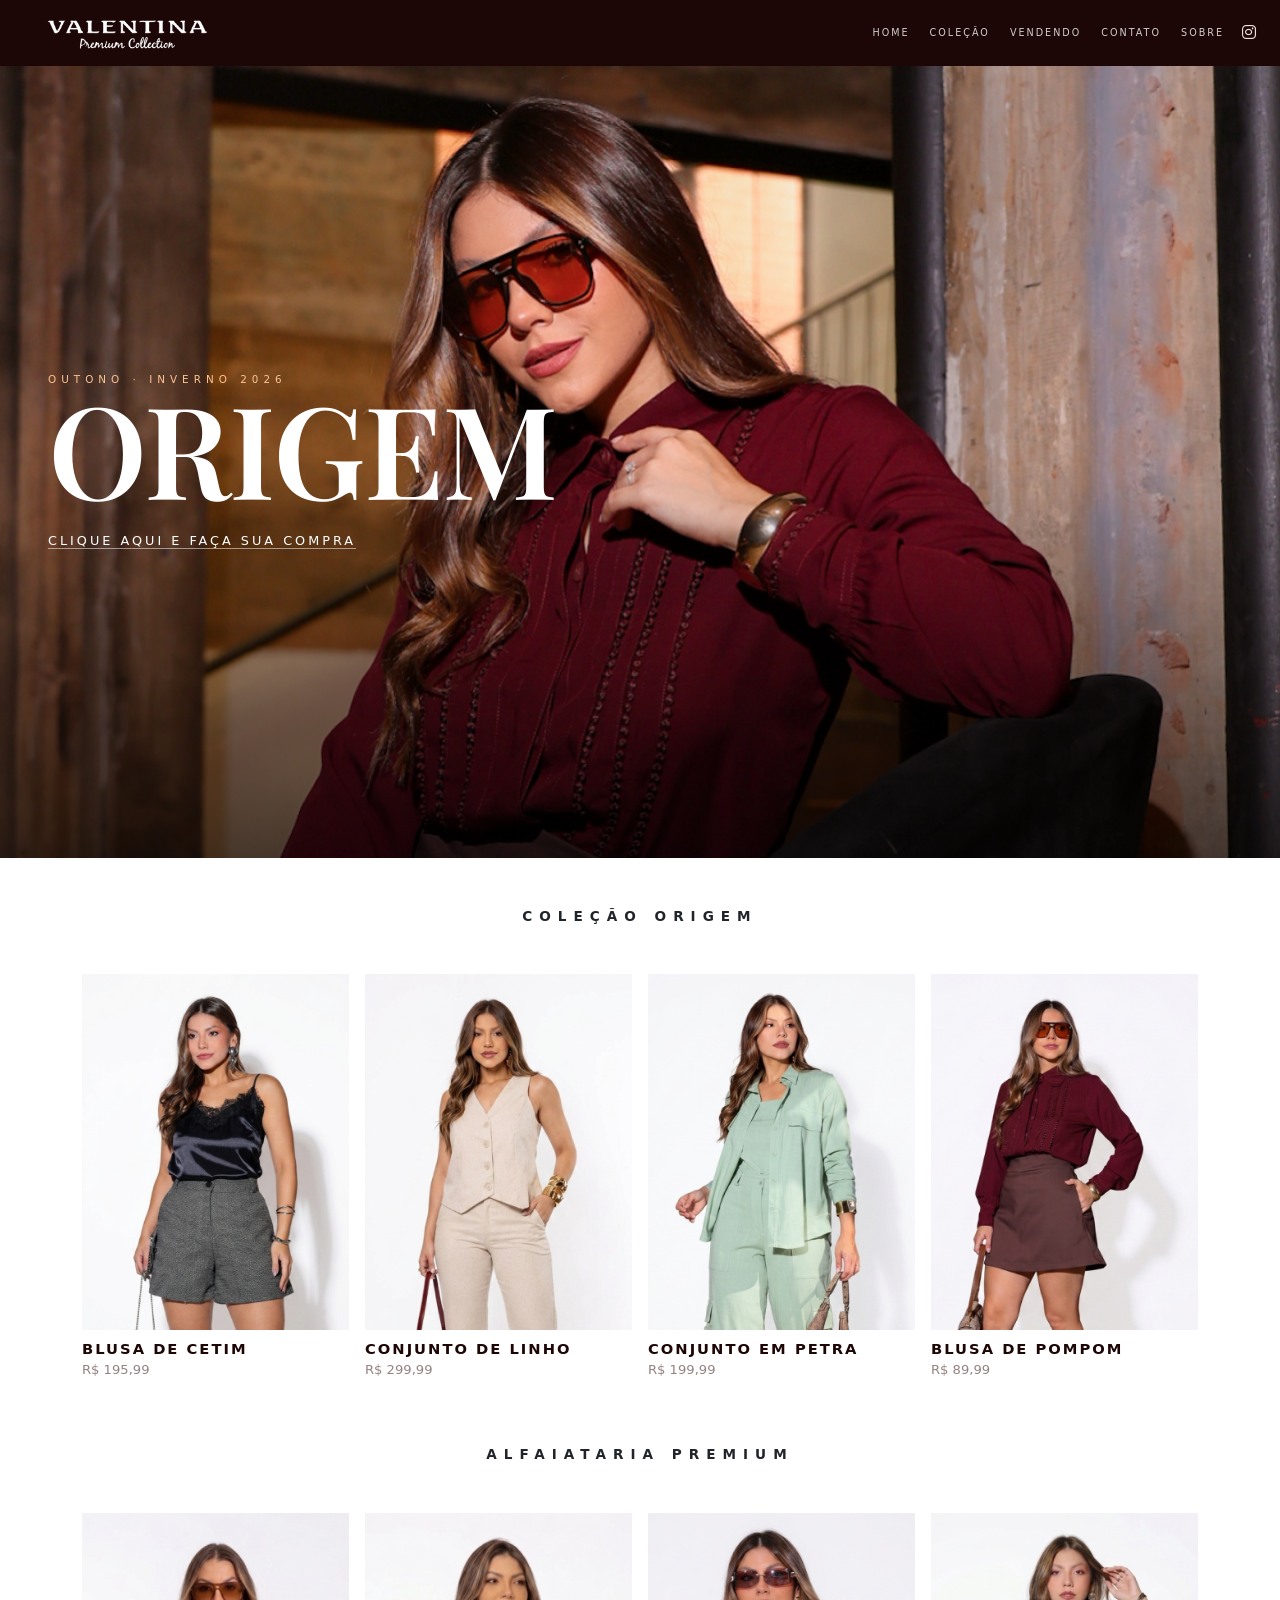
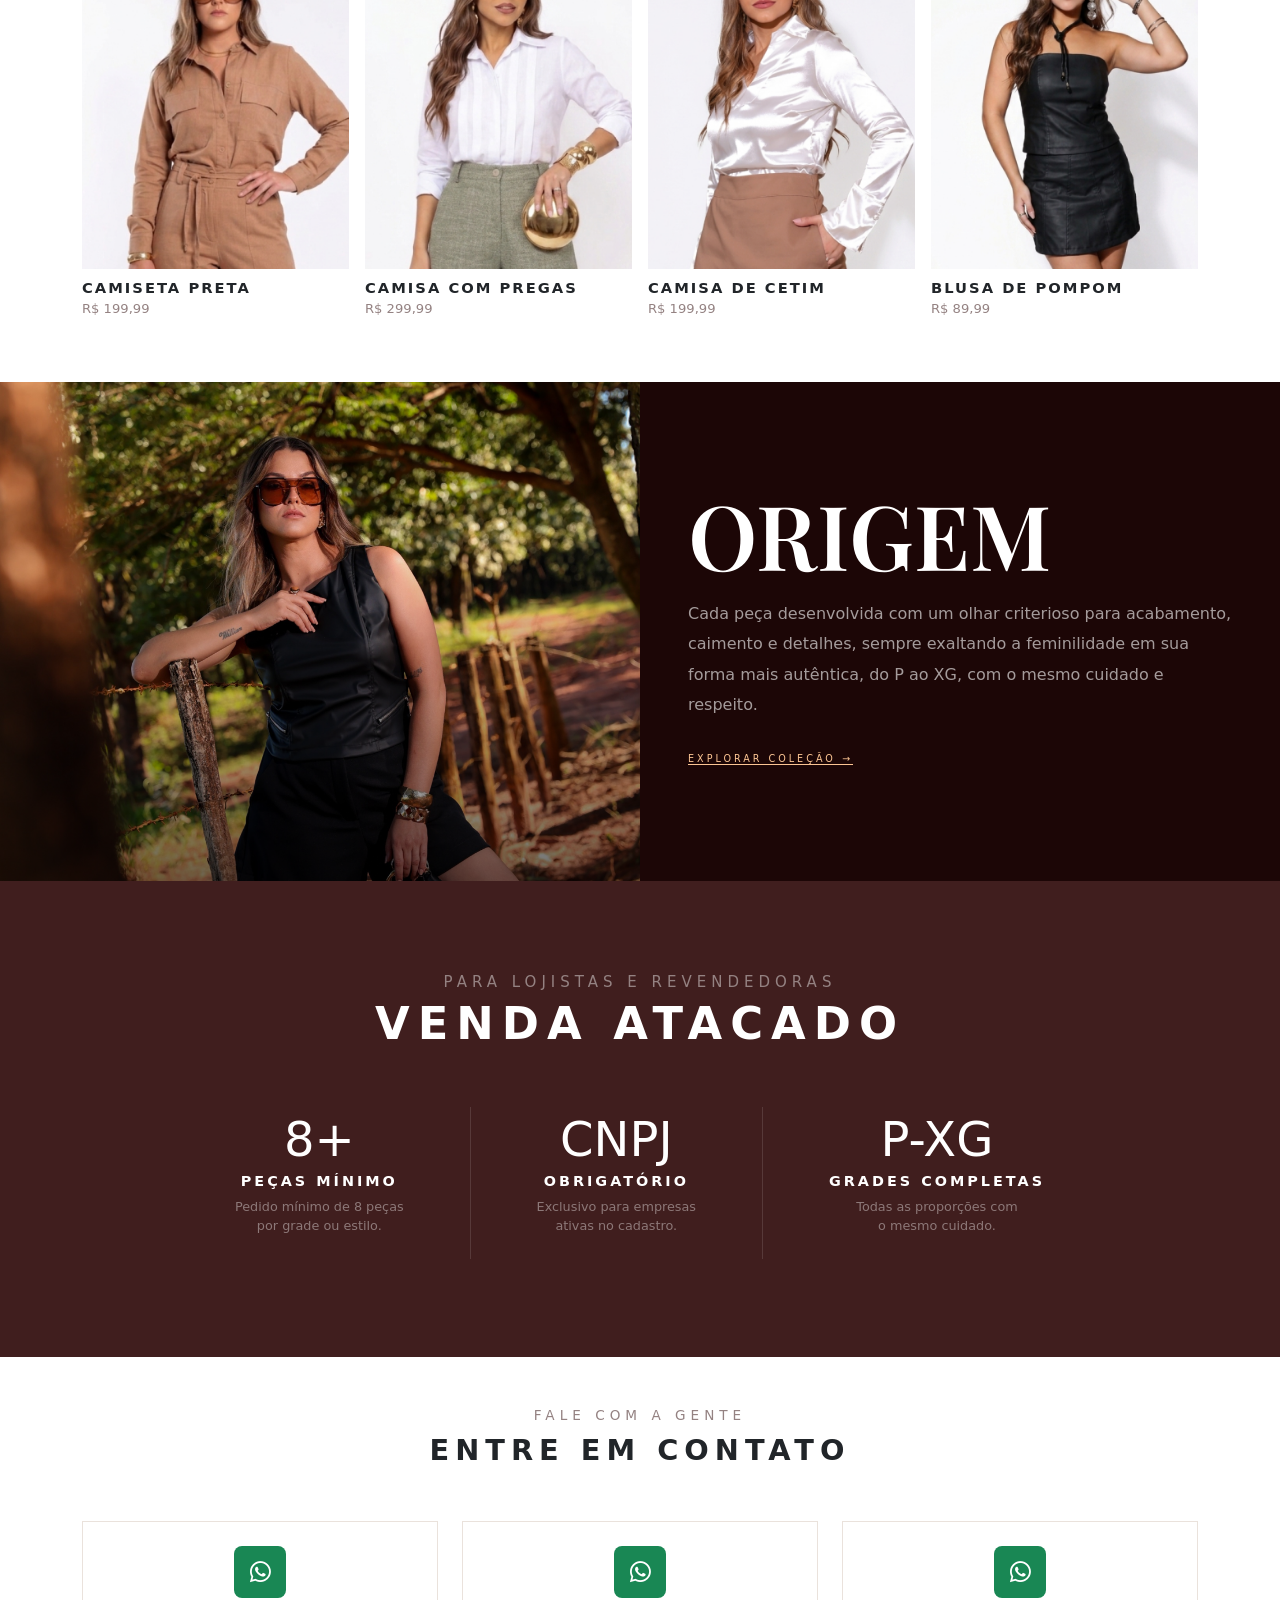
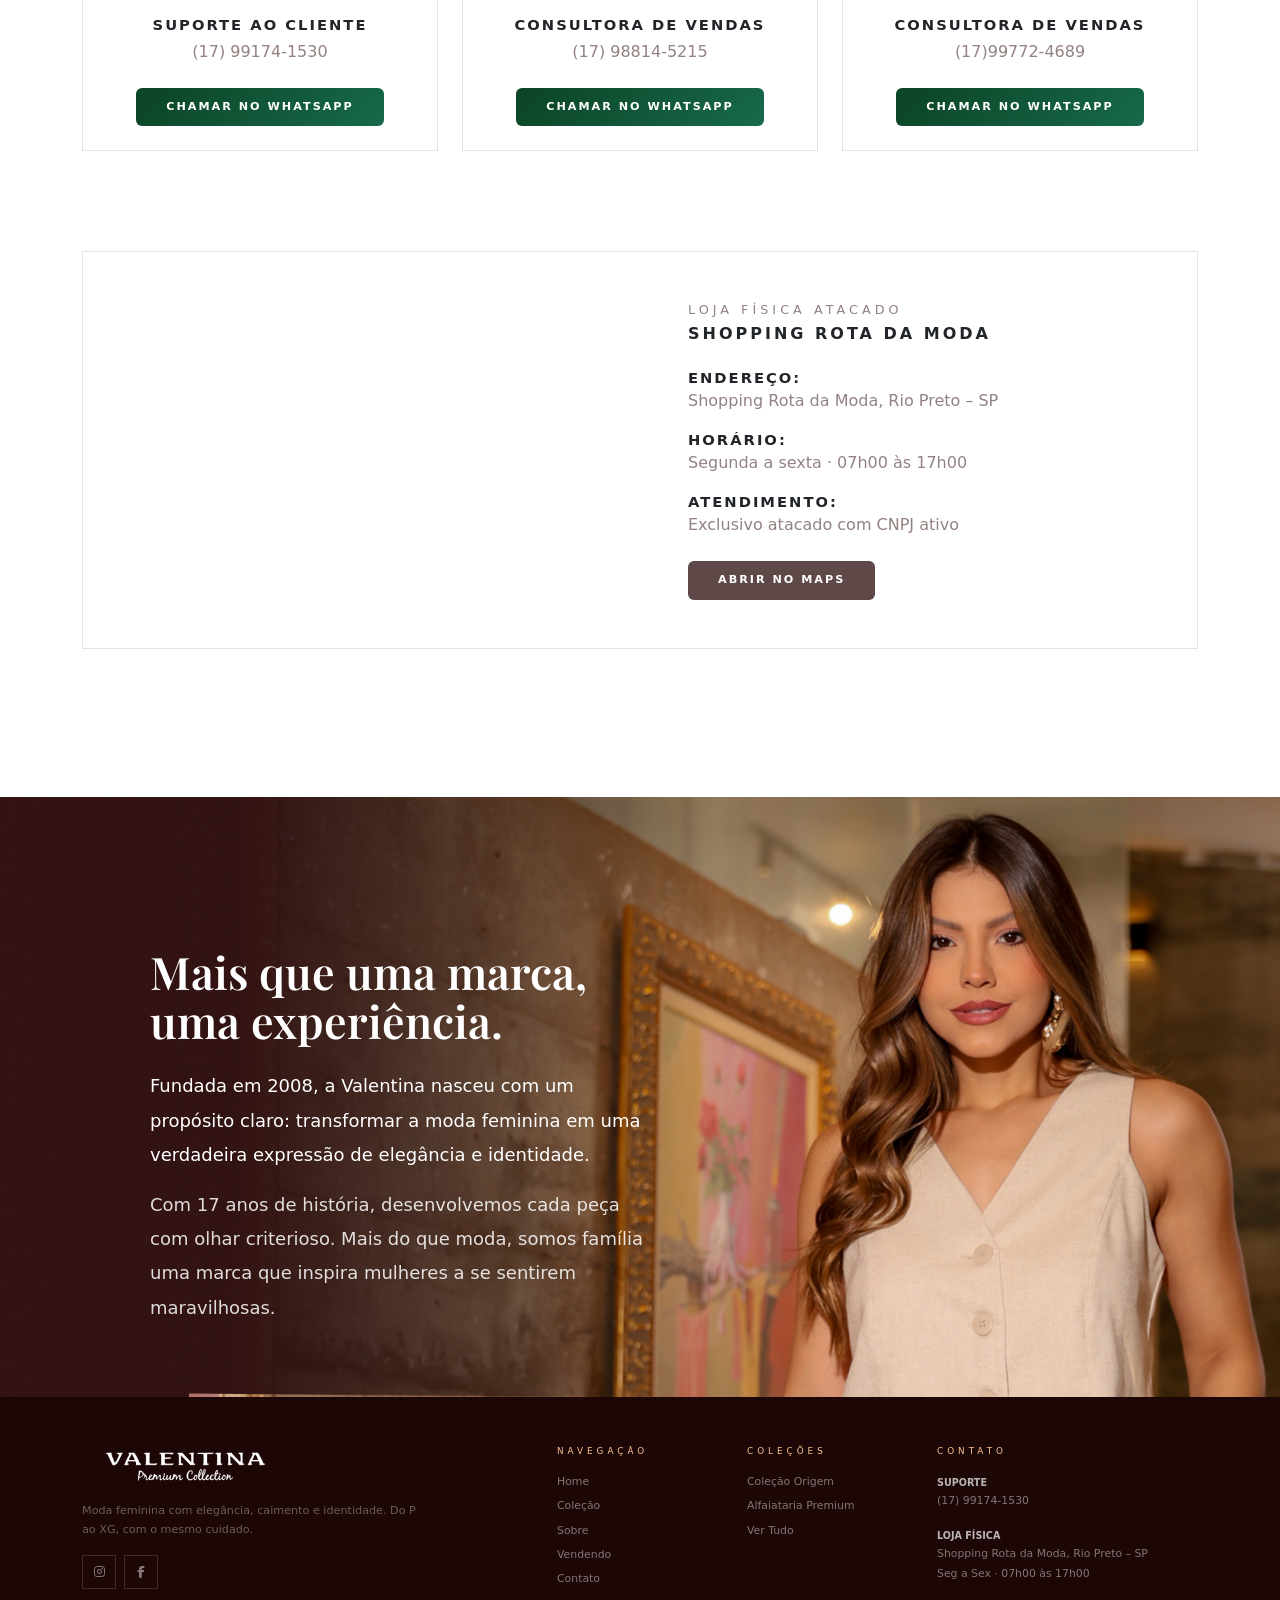
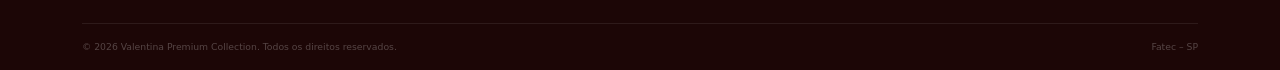
==== commit 425a5733: "cabou ?" ====
--- a/index.html
+++ b/index.html
@@ -66,8 +66,8 @@
     <div class="row g-3">
 
       <div class="col-6 col-md-3">
-         <a class="link-produto"  href="produtos/blusaCetim.html"></a>
-        <div class="foto-produto mb-2"><img src="Imagens/blusa de cetim.png" ></div>
+         <a class="link-produto"  href="produtos/blusaCetim.html">
+        <div class="foto-produto mb-2"><img src="Imagens/blusadecetim.png" ></div>
         <p class="nome-produto mb-0">Blusa de Cetim</p>
         <p class="preco-produto">R$ 195,99</p>
         </a>
@@ -83,7 +83,7 @@
 
       <div class="col-6 col-md-3">
          <a class="link-produto"  href="produtos/conjuntoPetra.html">
-        <div class="foto-produto mb-2"><img src="Imagens/conjunto em petra .png"></div>
+        <div class="foto-produto mb-2"><img src="Imagens/conjuntoempetra.png"></div>
         <p class="nome-produto mb-0">Conjunto em Petra</p>
         <p class="preco-produto">R$ 199,99</p>
         </a>
@@ -91,7 +91,7 @@
 
       <div class="col-6 col-md-3">
          <a class="link-produto"  href="produtos/blusaPompom.html">
-        <div class="foto-produto mb-2"><img src="Imagens/blusa de pompom.png"></div>
+        <div class="foto-produto mb-2"><img src="Imagens/blusadepompom.png"></div>
         <p class="nome-produto mb-0">Blusa de Pompom</p>
         <p class="preco-produto">R$ 89,99</p>
          </a>
--- a/styles.css
+++ b/styles.css
@@ -46,14 +46,18 @@
     pointer-events: none;
     }
     .hero {
-      position: relative; inset: 0;
+      position: relative; 
+      inset: 0;
     }
     .hero .conteudo {
-      position: relative; z-index: 2;
+      position: relative; 
+      z-index: 2;
+      
     }
     .hero .titulo {
       font-size: clamp(2rem, 10vw, 10rem);
-      line-height: .88; letter-spacing: -2px;
+      line-height: .88;
+       letter-spacing: -2px;
     }
     .hero .link-cta {
       font-size: .8rem; letter-spacing: 3px; text-transform: uppercase;
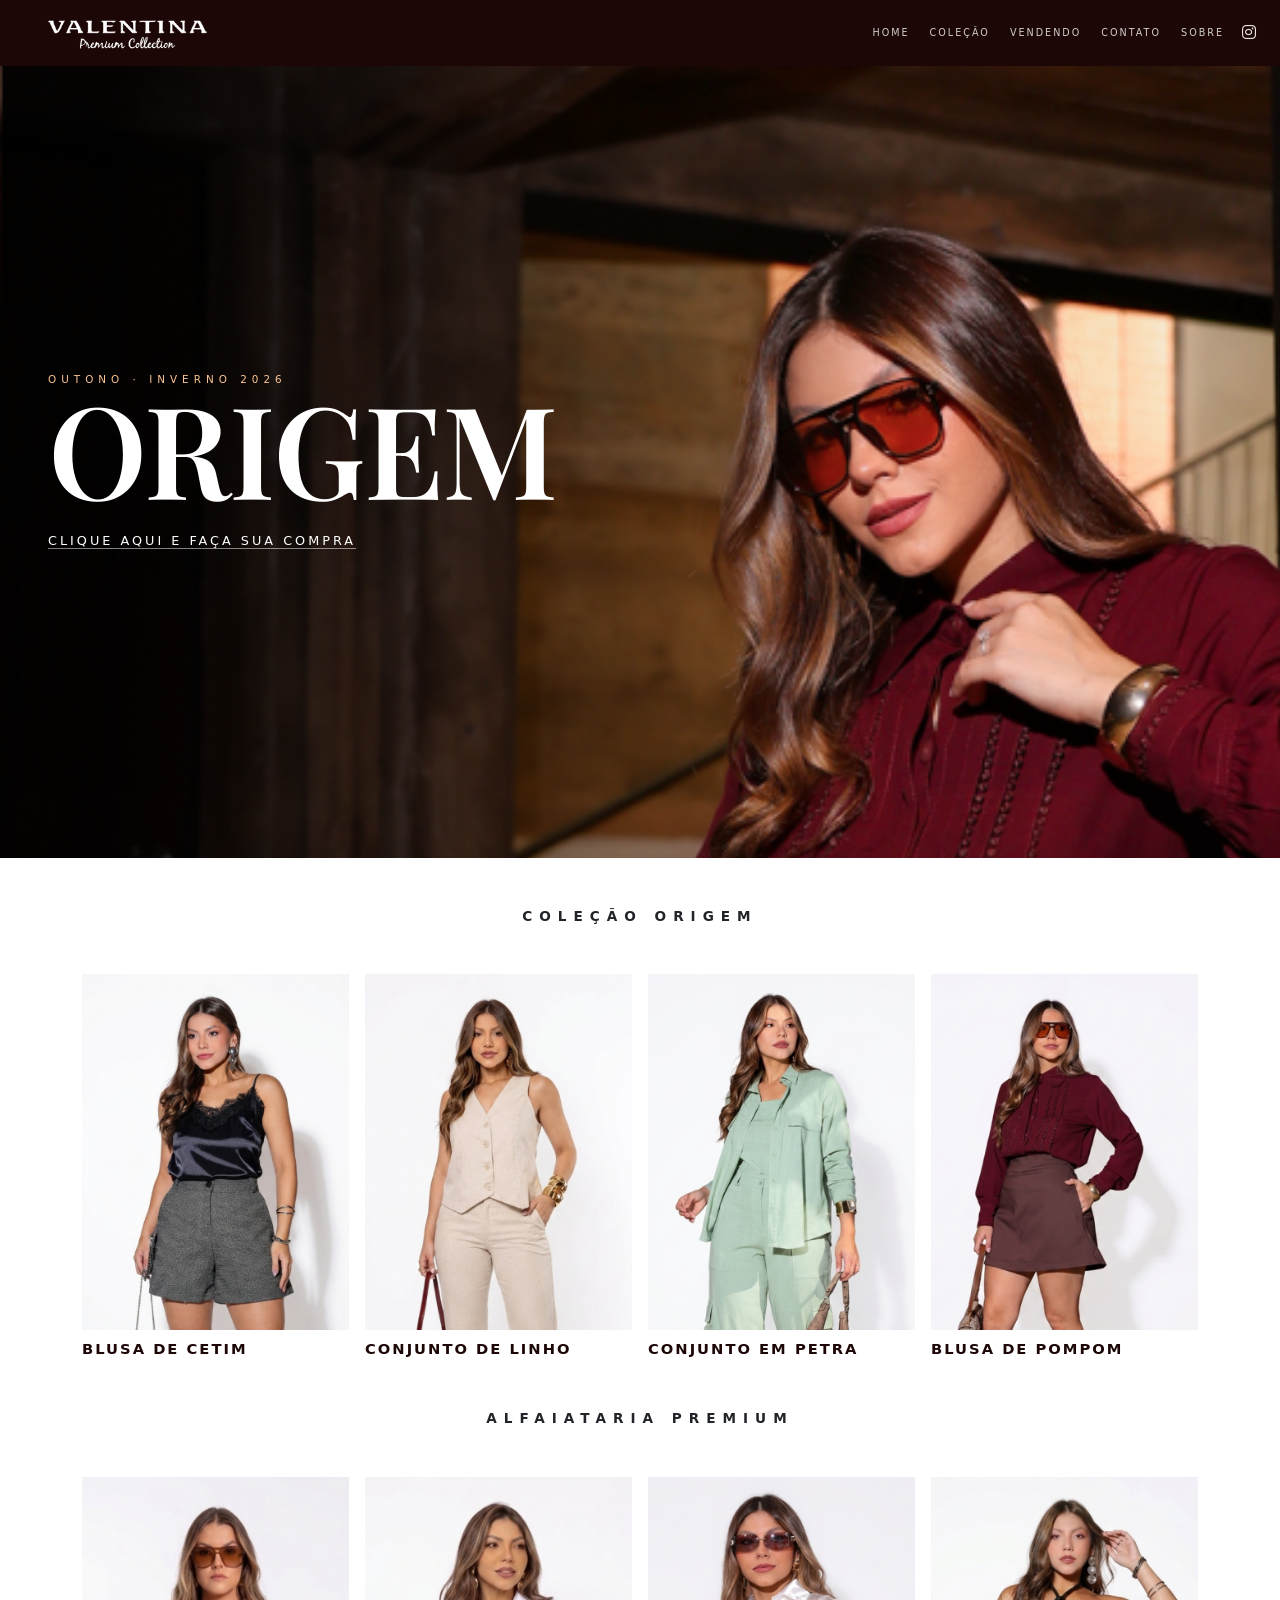
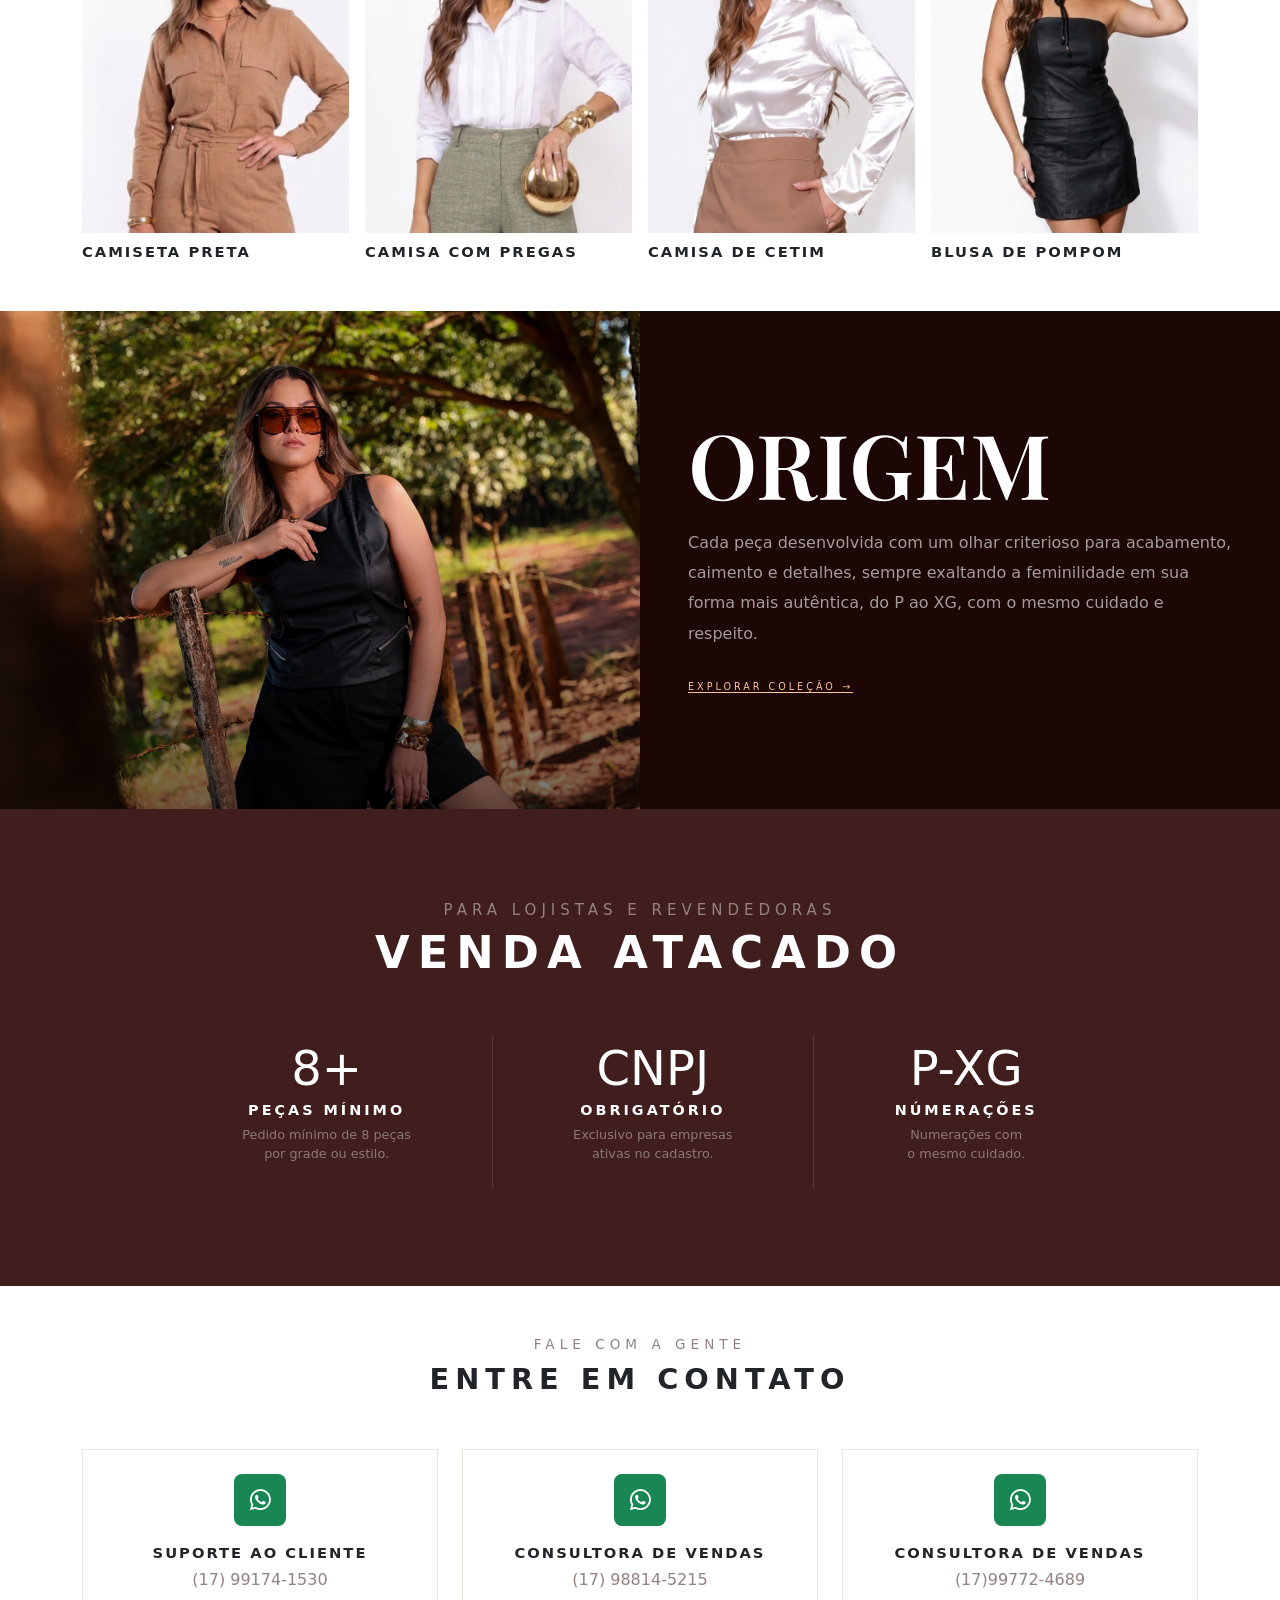
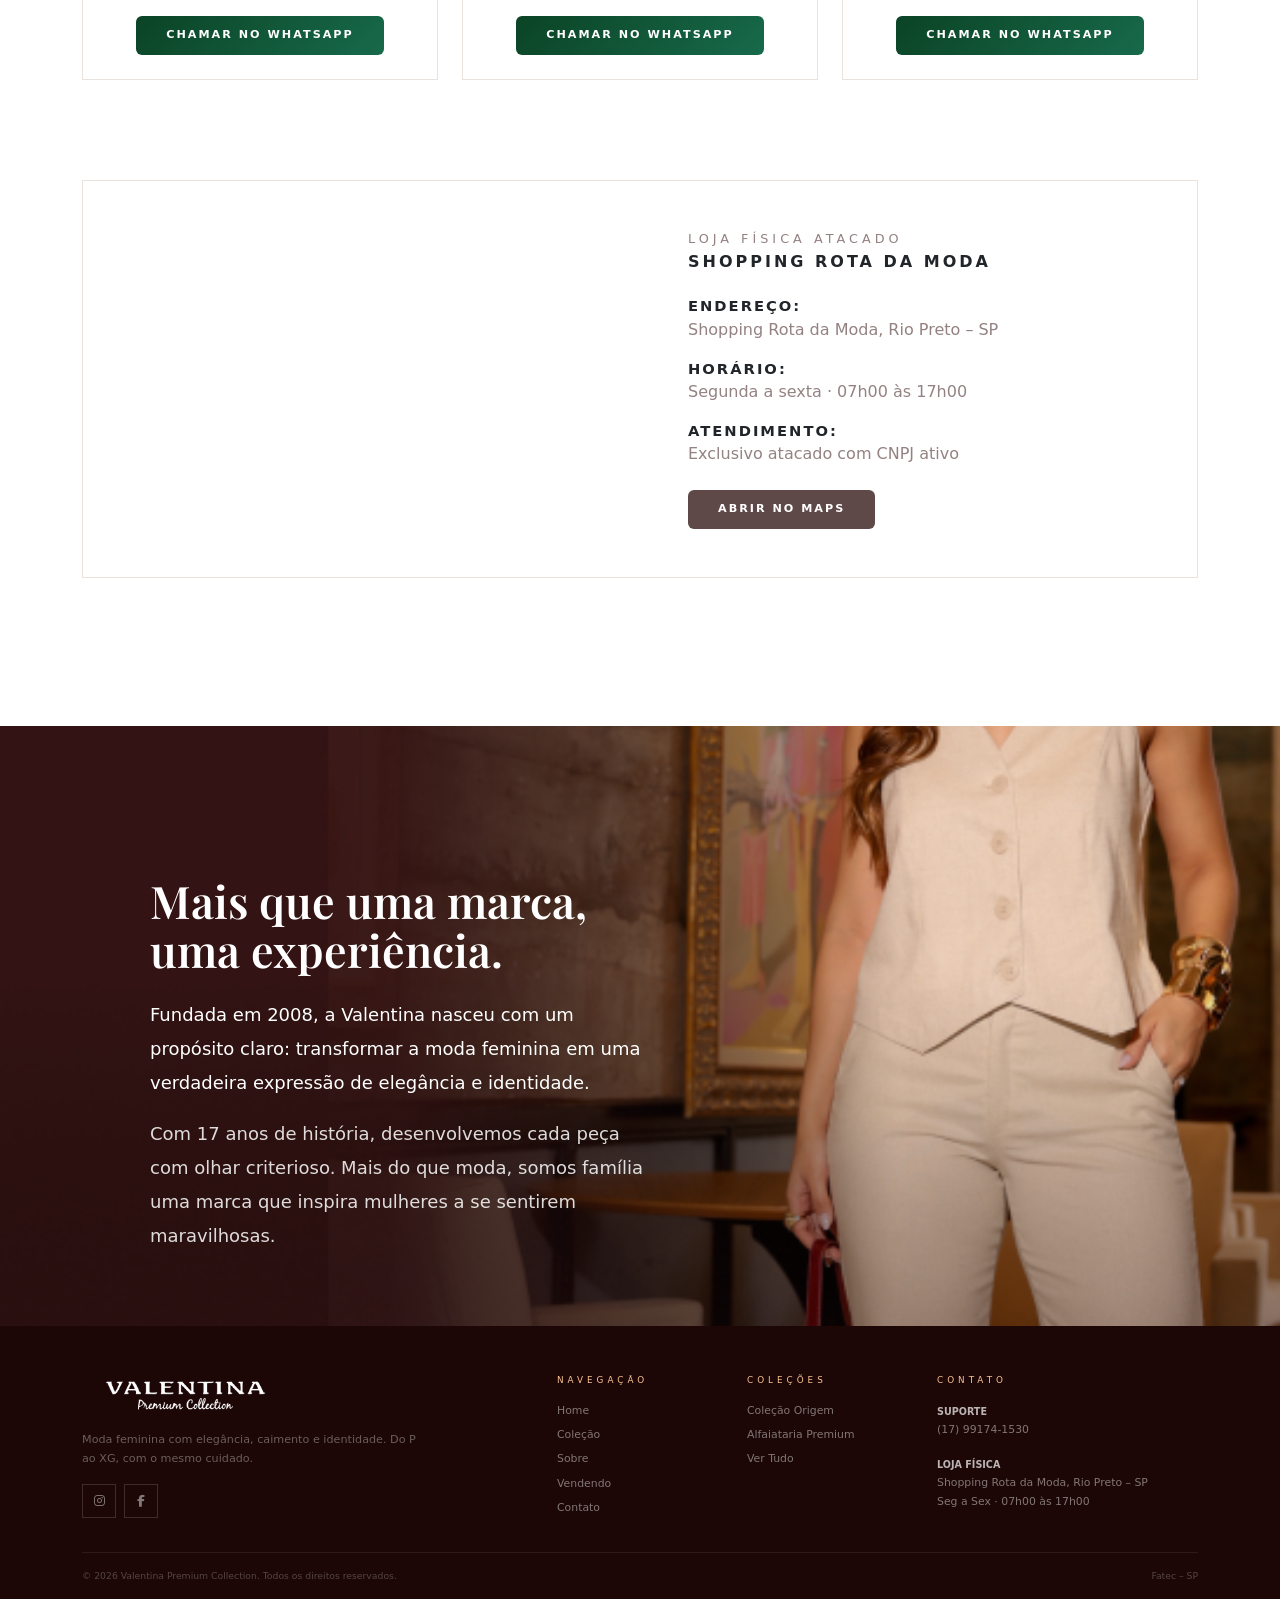
==== commit 870eef70: "alterações que cliente pediu" ====
--- a/index.html
+++ b/index.html
@@ -35,7 +35,7 @@
          <li class="nav-item"><a class="nav-link" href="#sobre">Sobre</a></li>
       </ul>
 
-        <a href="https://www.instagram.com/valentinapremiumcollection/" aria-label="Instagram" style="color: #EAE2DC; margin-left: 10px;"><i class="fab fa-instagram"></i></a>
+        <a href="https://www.instagram.com/valentinapremiumcollection/" aria-label="Instagram" style="color: #EAE2DC; margin-left: 10px;" target="_blank"><i class="fab fa-instagram"></i></a>
 
     </div>
 
@@ -46,7 +46,10 @@
 <!--HERO / BANNER PRINCIPAL-->
 <section class="hero d-flex align-items-center">
 
-   <img src="Imagens/banner.png" class="foto-fundo" alt="Campanha Outono Inverno">
+    <picture>
+        <source media="(max-width: 767px)" srcset="Imagens/banner-mobile.png">
+      <img src="Imagens/banner.png" class="foto-fundo" alt="Campanha Outono Inverno">
+  </picture>
 
   <div class="conteudo container-fluid px-5 py-5">
     <p style="font-size:.65rem;letter-spacing:5px;text-transform:uppercase;color:var(--pessego);" class="mb-1">Outono · Inverno 2026</p>
@@ -69,7 +72,6 @@
          <a class="link-produto"  href="produtos/blusaCetim.html">
         <div class="foto-produto mb-2"><img src="Imagens/blusadecetim.png" ></div>
         <p class="nome-produto mb-0">Blusa de Cetim</p>
-        <p class="preco-produto">R$ 195,99</p>
         </a>
       </div>
 
@@ -77,7 +79,6 @@
         <a class="link-produto"  href="produtos/conjuntoLinho.html">
         <div class="foto-produto mb-2"><img src="Imagens/Conjunto de linho.png"></div>
         <p class="nome-produto mb-0">Conjunto de Linho</p>
-        <p class="preco-produto">R$ 299,99</p>
         </a>
       </div>
 
@@ -85,7 +86,6 @@
          <a class="link-produto"  href="produtos/conjuntoPetra.html">
         <div class="foto-produto mb-2"><img src="Imagens/conjuntoempetra.png"></div>
         <p class="nome-produto mb-0">Conjunto em Petra</p>
-        <p class="preco-produto">R$ 199,99</p>
         </a>
       </div>
 
@@ -93,7 +93,6 @@
          <a class="link-produto"  href="produtos/blusaPompom.html">
         <div class="foto-produto mb-2"><img src="Imagens/blusadepompom.png"></div>
         <p class="nome-produto mb-0">Blusa de Pompom</p>
-        <p class="preco-produto">R$ 89,99</p>
          </a>
       </div>
 
@@ -113,25 +112,21 @@
       <div class="col-6 col-md-3">
         <div class="foto-produto mb-2"><img src="Imagens/Camisa petra.png"></div>
         <p class="nome-produto mb-0">Camiseta Preta</p>
-        <p class="preco-produto">R$ 199,99</p>
       </div>
 
       <div class="col-6 col-md-3">
         <div class="foto-produto mb-2"><img src="Imagens/camisa com pregas de viscolinho.png"></div>
         <p class="nome-produto mb-0">Camisa com pregas</p>
-        <p class="preco-produto">R$ 299,99</p>
       </div>
 
       <div class="col-6 col-md-3">
         <div class="foto-produto mb-2"><img src="Imagens/camisa de cetim.png"></div>
         <p class="nome-produto mb-0">Camisa de cetim</p>
-        <p class="preco-produto">R$ 199,99</p>
       </div>
 
       <div class="col-6 col-md-3">
         <div class="foto-produto mb-2"><img src="Imagens/Blusinha de couro.png"></div>
         <p class="nome-produto mb-0">Blusa de Pompom</p>
-        <p class="preco-produto">R$ 89,99</p>
       </div>
 
     </div>
@@ -144,7 +139,6 @@
 <!--ORIGEM — SEÇÃO DUPLA-->
 <section class="row g-0">
 
-  <!-- Foto esquerda (substituir src) -->
   <div class="col-md-6" style="min-height:480px;">
     <img src="Imagens/banner-colecao.png" alt="Coleção Origem" style="width:100%;height:100%;object-fit:cover;display:block;">
   </div>
@@ -191,8 +185,8 @@
 
       <div class="px-4 py-3">
         <p class=" text-white mb-2" style="font-size:3rem;line-height:1;">P-XG</p>
-        <p class="text-white fw-bold mb-1" style="font-size:.9rem;letter-spacing:3px;text-transform:uppercase;">Grades Completas</p>
-        <p style="font-size:.8rem;color:rgba(255,255,255,.4);">Todas as proporções com<br>o mesmo cuidado.</p>
+        <p class="text-white fw-bold mb-1" style="font-size:.9rem;letter-spacing:3px;text-transform:uppercase;">Númerações</p>
+        <p style="font-size:.8rem;color:rgba(255,255,255,.4);">Numerações com<br>o mesmo cuidado.</p>
       </div>
 
     </div>
@@ -283,8 +277,10 @@
 
   <!-- Imagem ocupando tudo -->
   <div class="col-12">
+  <picture>
+    <source media="(max-width: 767px)" srcset="Imagens/sobre-mobile.png">
     <img src="Imagens/sobre.png" alt="Valentina" style="width:100%;height:600px;object-fit:cover;display:block;">
-  </div>
+  </picture>  </div>
 
   <!-- Texto por cima -->
   <div style="position:absolute; top:150px; left:150px; max-width:500px;">
@@ -312,8 +308,8 @@
           Moda feminina com elegância, caimento e identidade. Do P ao XG, com o mesmo cuidado.
         </p>
         <div class="rodape-social mt-3 d-flex gap-2">
-          <a href="https://www.instagram.com/valentinapremiumcollection/" aria-label="Instagram"><i class="fab fa-instagram"></i></a>
-          <a href="https://www.facebook.com/valentinapremiumcollection/?locale=pt_BR" aria-label="Facebook"><i class="fab fa-facebook-f"></i></a>
+          <a href="https://www.instagram.com/valentinapremiumcollection/" aria-label="Instagram" target="_blank"><i class="fab fa-instagram"></i></a>
+          <a href="https://www.facebook.com/valentinapremiumcollection/?locale=pt_BR" aria-label="Facebook" target="_blank"><i class="fab fa-facebook-f"></i></a>
         </div>
       </div>
 
--- a/styles.css
+++ b/styles.css
@@ -105,4 +105,14 @@
       display: inline-flex; align-items: center; justify-content: center;
       color: rgba(255,255,255,.45); text-decoration: none; font-size: .75rem;
     }
-    .rodape-social a:hover { border-color: var(--pessego); color: var(--pessego); }+    .rodape-social a:hover { border-color: var(--pessego); color: var(--pessego); }
+
+
+@media (max-width: 767px) {
+  .texto-sobre {
+    top: 20px;
+    left: 15px;
+    transform: none;
+    width: calc(100% - 30px);
+  }
+}
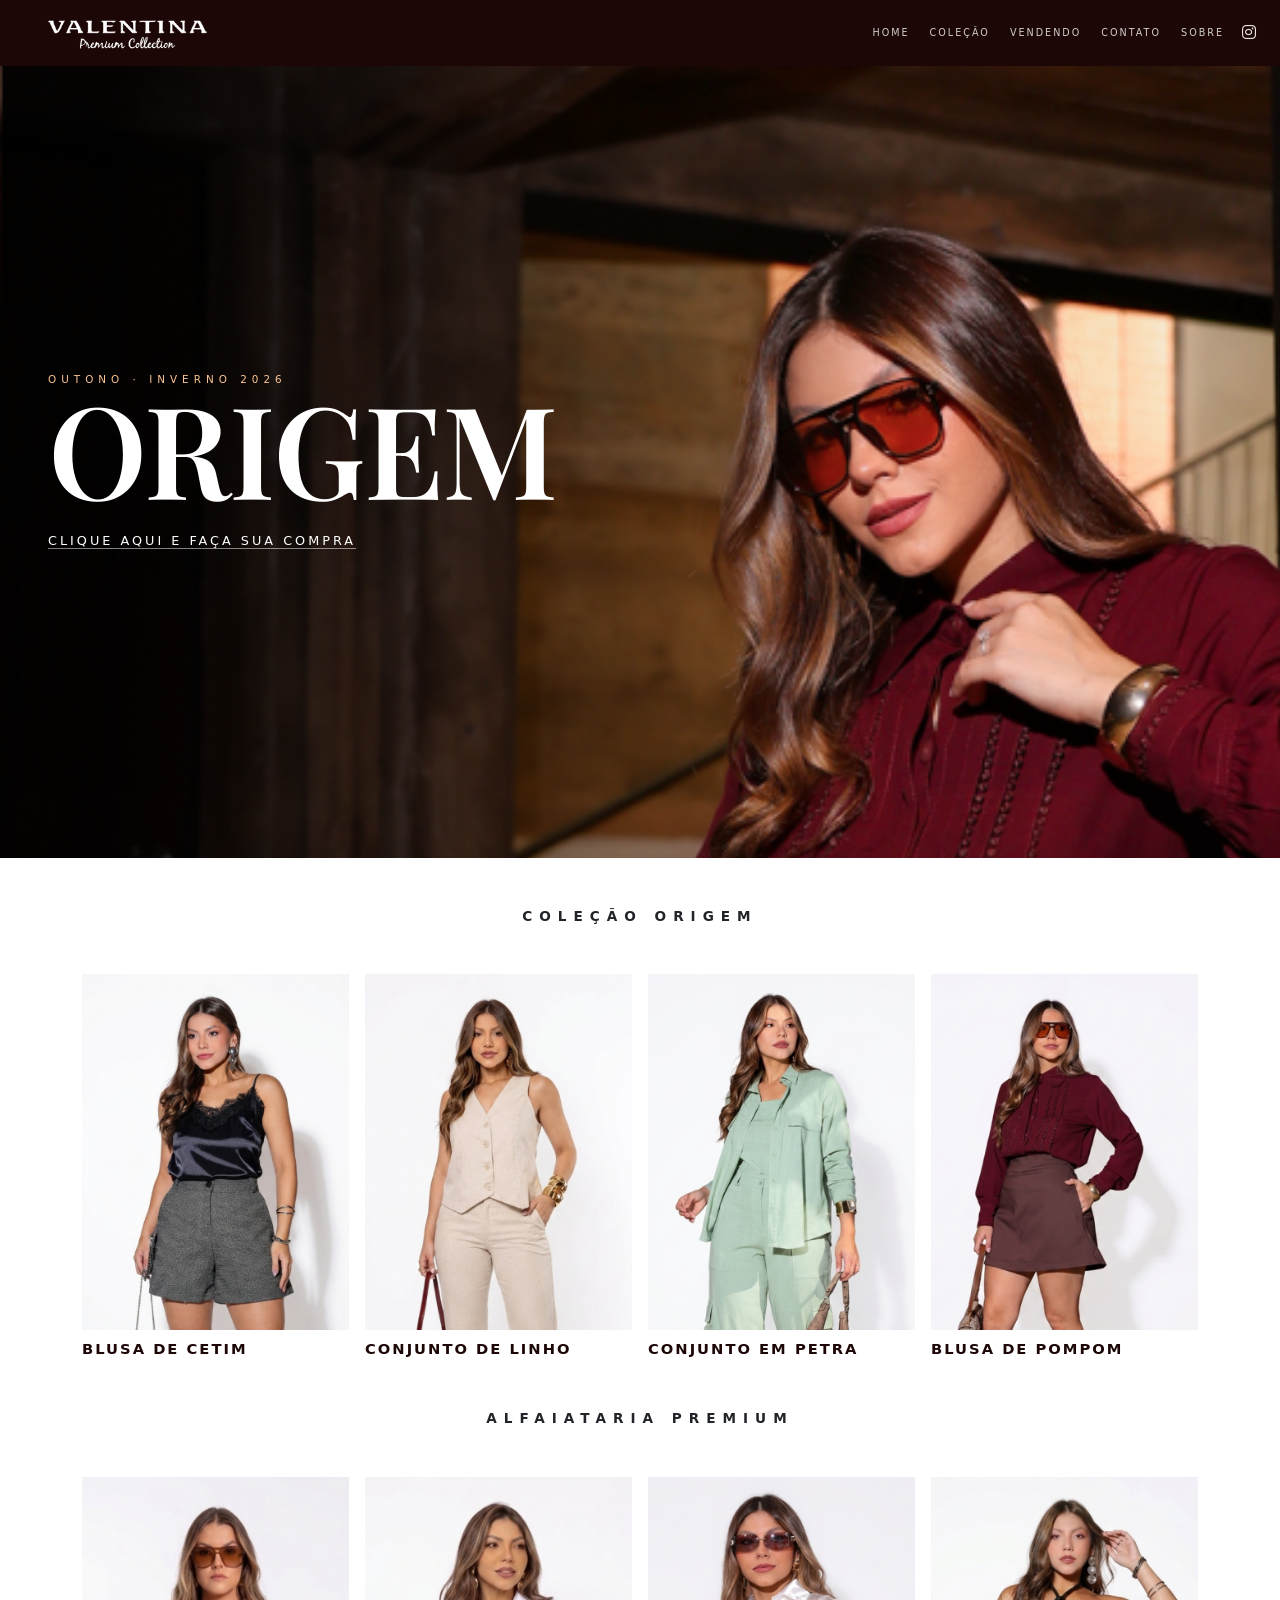
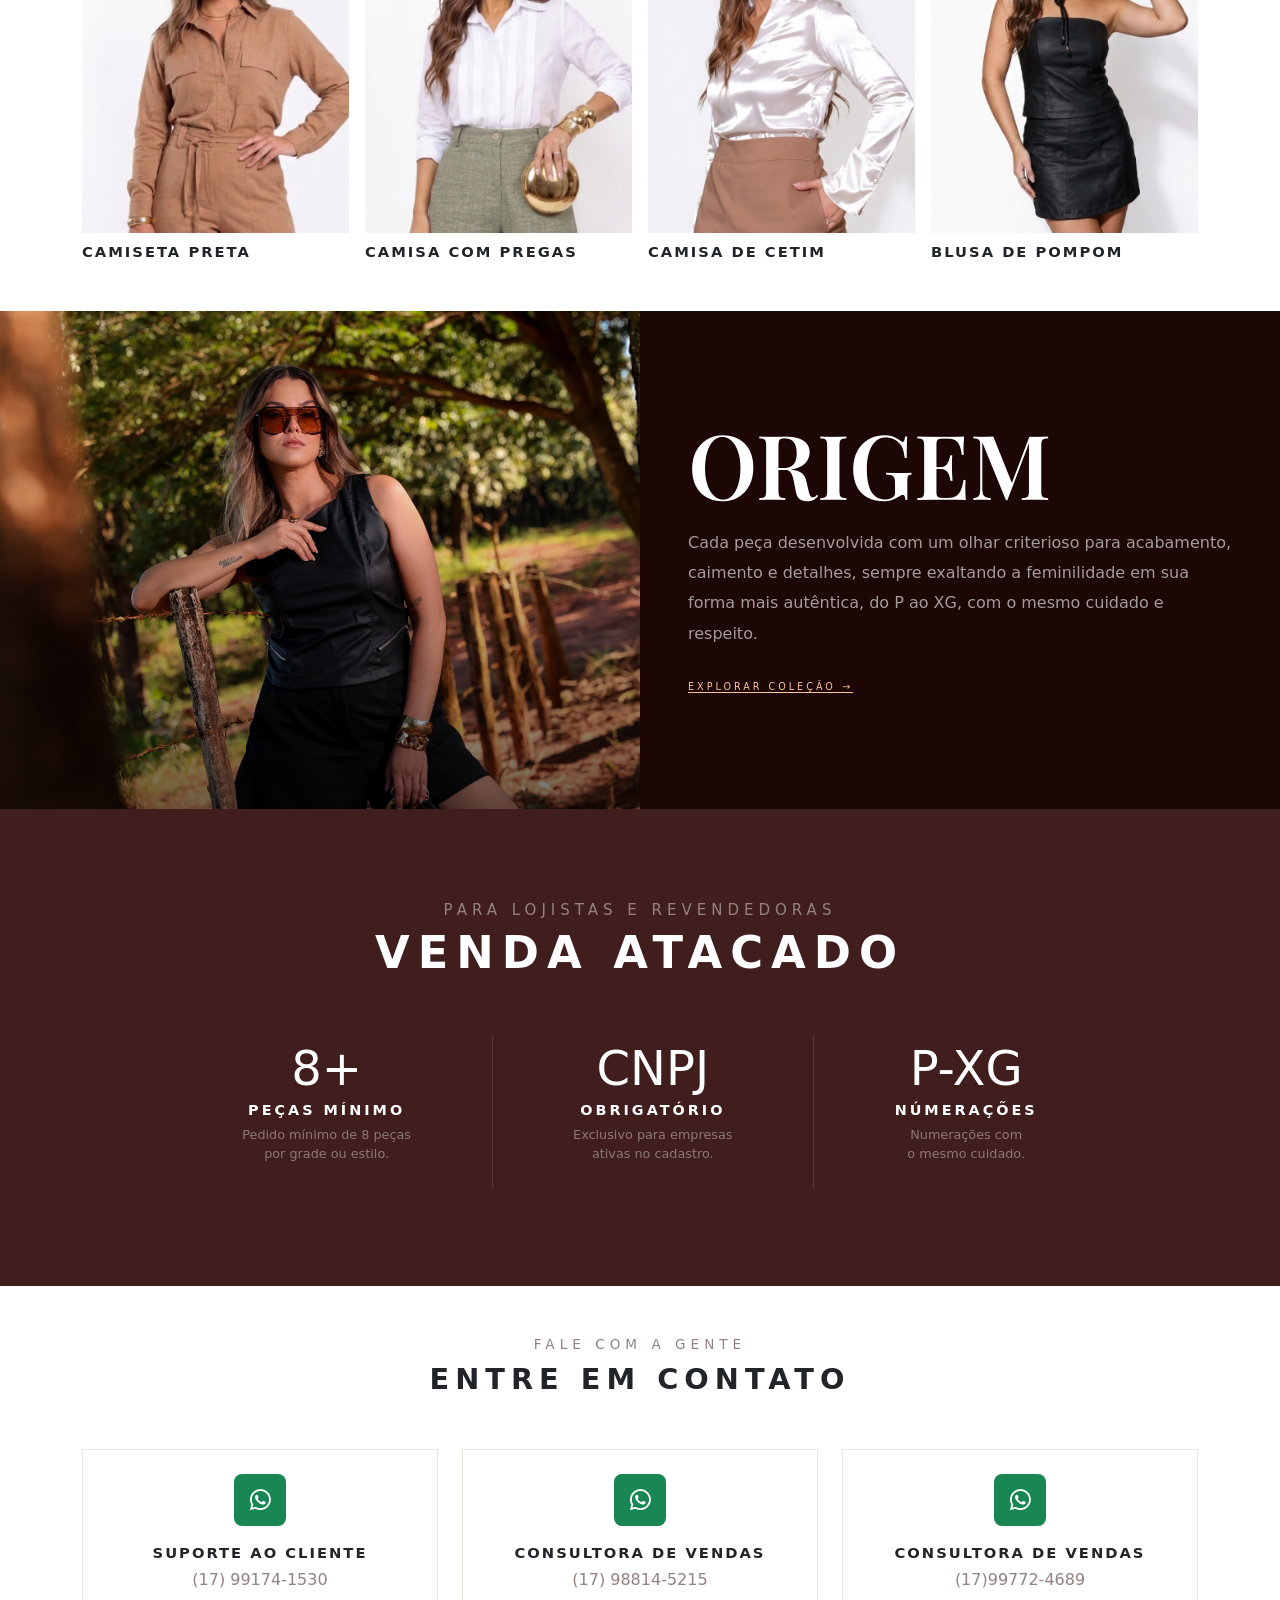
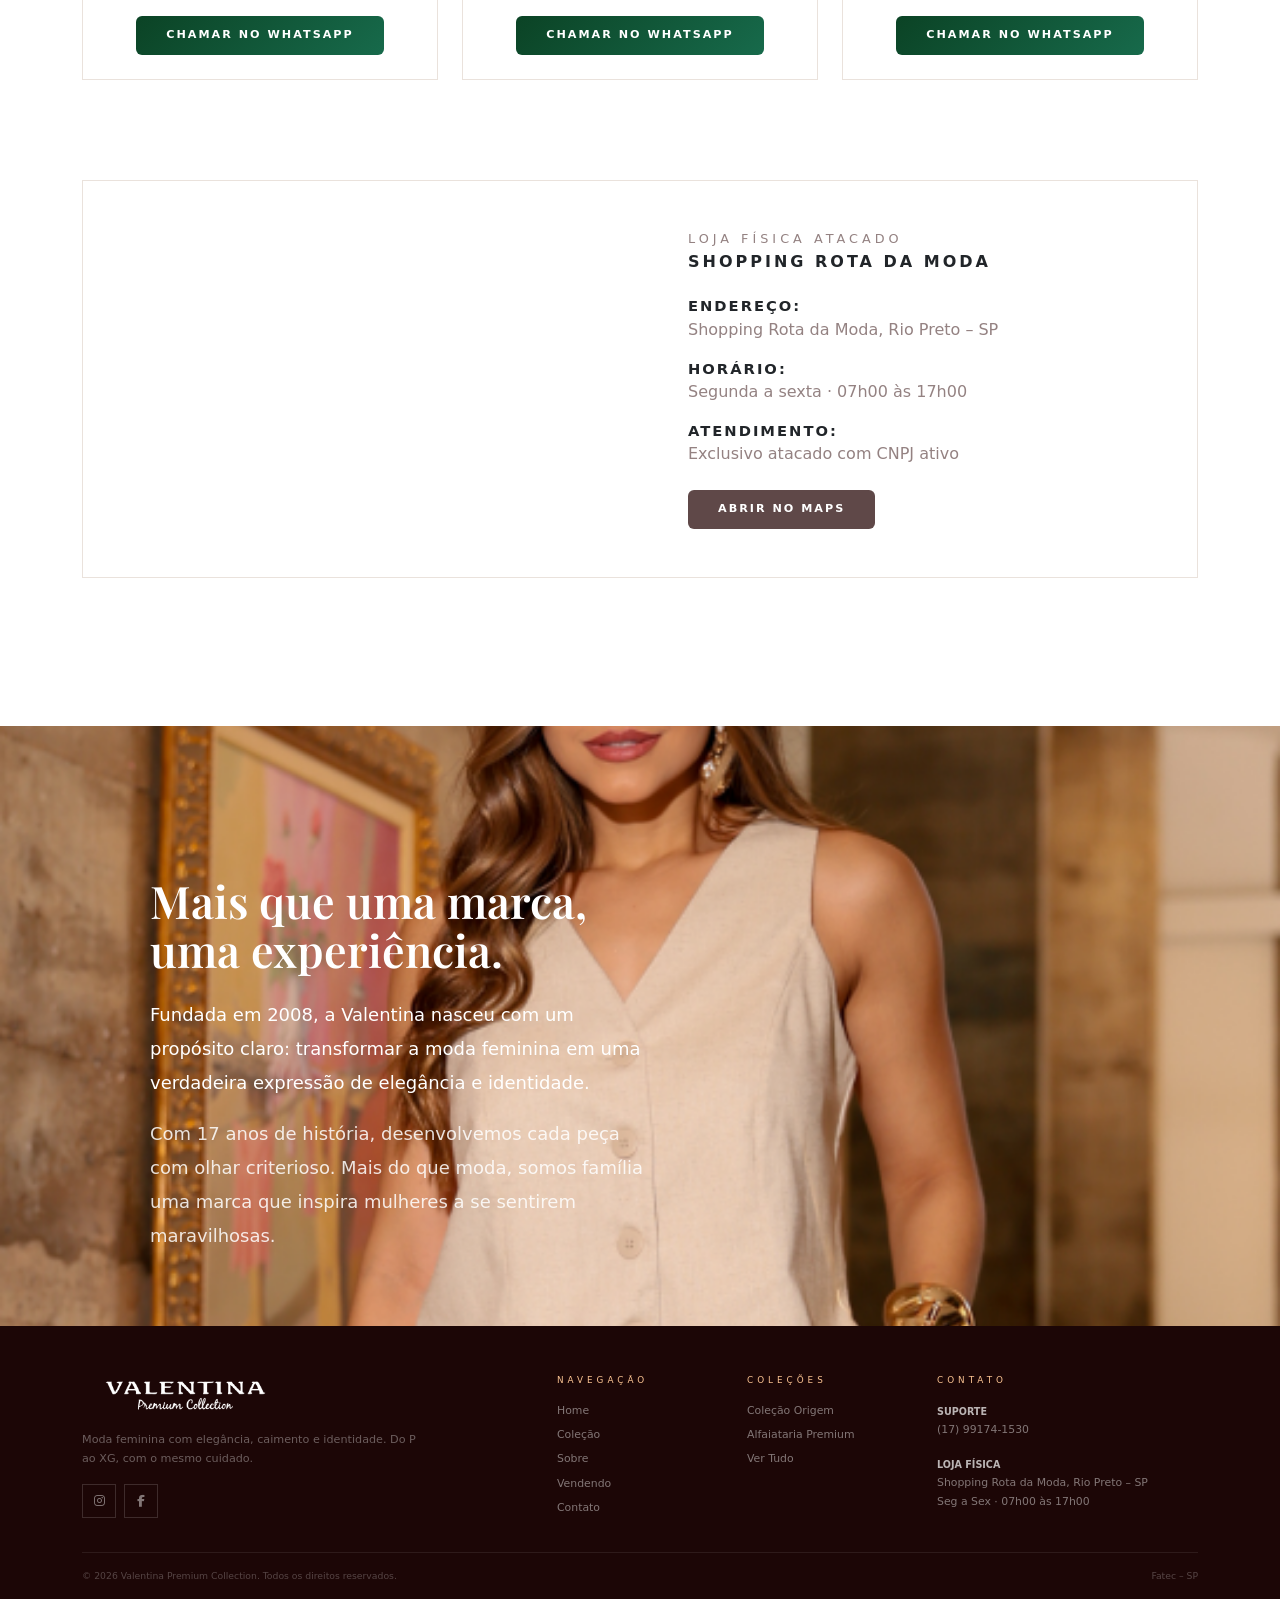
==== commit 6e2397bb: "Resposividade arrumei a pagina pra vs mobile" ====
--- a/index.html
+++ b/index.html
@@ -273,22 +273,23 @@
 </section>
 
 <!-- SOBRE A MARCA-->
-<section class="row g-0" id="sobre" style="position: relative;">
-
-  <!-- Imagem ocupando tudo -->
-  <div class="col-12">
-  <picture>
-    <source media="(max-width: 767px)" srcset="Imagens/sobre-mobile.png">
-    <img src="Imagens/sobre.png" alt="Valentina" style="width:100%;height:600px;object-fit:cover;display:block;">
-  </picture>  </div>
-
-  <!-- Texto por cima -->
-  <div style="position:absolute; top:150px; left:150px; max-width:500px;">
+<section id="sobre" style="background: var(--marrom-escuro);">
+
+  <!-- Imagem -->
+  <div>
+    <picture>
+      <source media="(max-width: 767px)" srcset="Imagens/sobre-mobile.png">
+      <img src="Imagens/sobre.png" alt="Valentina" style="width:100%;height:600px;object-fit:cover;display:block;">
+    </picture>
+  </div>
+
+  <!-- Texto embaixo no mobile, por cima no desktop -->
+  <div class="texto-sobre">
     <h2 class="fonte-destaque text-white mb-4" style="font-size:clamp(2rem,3.5vw,3rem);line-height:1.1;">Mais que uma marca, uma experiência.</h2>
-    <p style="font-size: 18px;;line-height:1.9;color:rgb(255, 255, 255);font-weight:300;" class="mb-3">
+    <p style="font-size:18px;line-height:1.9;color:rgb(255,255,255);font-weight:300;" class="mb-3">
       Fundada em 2008, a Valentina nasceu com um propósito claro: transformar a moda feminina em uma verdadeira expressão de elegância e identidade.
     </p>
-    <p style="font-size:18px;line-height:1.9;color:rgba(255, 255, 255, 0.85);font-weight:300;">
+    <p style="font-size:18px;line-height:1.9;color:rgba(255,255,255,0.85);font-weight:300;">
       Com 17 anos de história, desenvolvemos cada peça com olhar criterioso. Mais do que moda, somos família uma marca que inspira mulheres a se sentirem maravilhosas.
     </p>
   </div>
--- a/styles.css
+++ b/styles.css
@@ -108,11 +108,22 @@
     .rodape-social a:hover { border-color: var(--pessego); color: var(--pessego); }
 
 
-@media (max-width: 767px) {
+/*  Sobre  */
+#sobre {
+  position: relative;
+}
+
+.texto-sobre {
+  padding: 30px 20px;
+}
+
+@media (min-width: 768px) {
   .texto-sobre {
-    top: 20px;
-    left: 15px;
-    transform: none;
-    width: calc(100% - 30px);
+    position: absolute;
+    top: 150px;
+    left: 150px;
+    width: 40%;
+    max-width: 500px;
+    padding: 0;
   }
 }
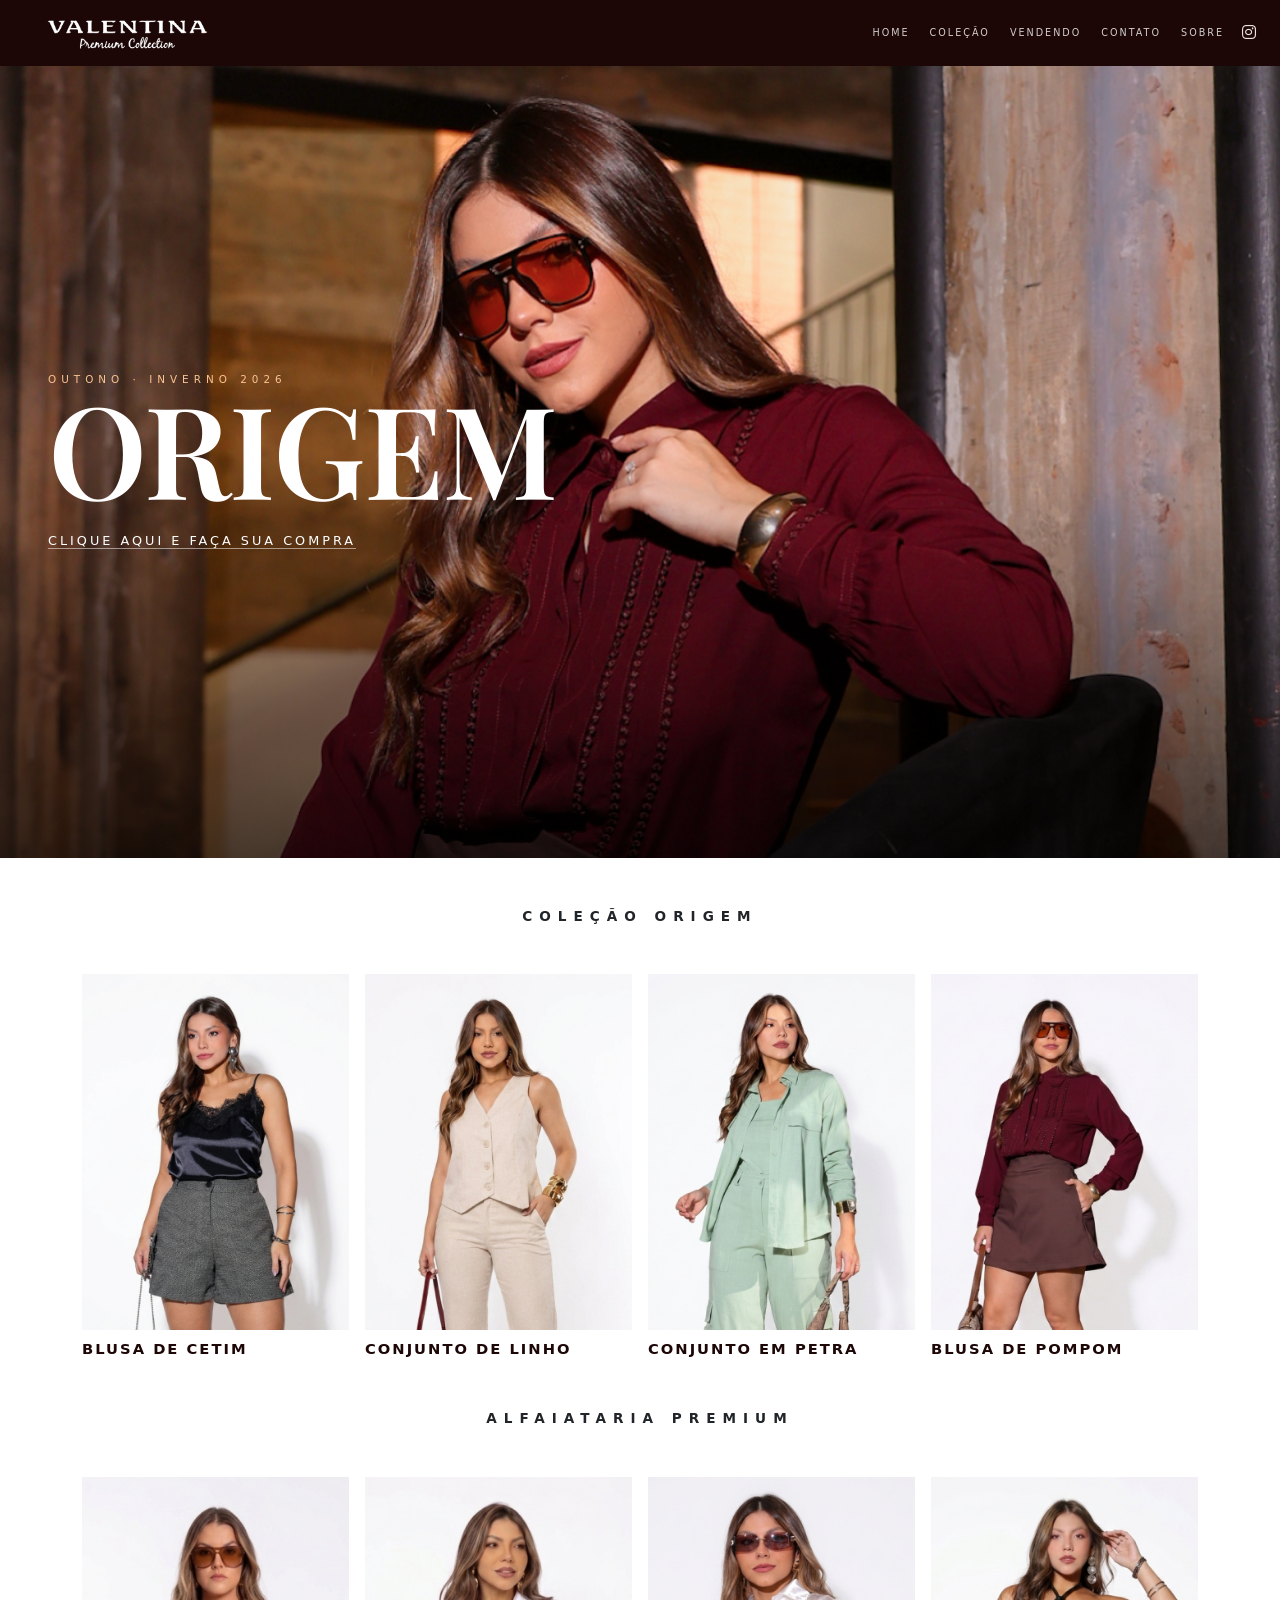
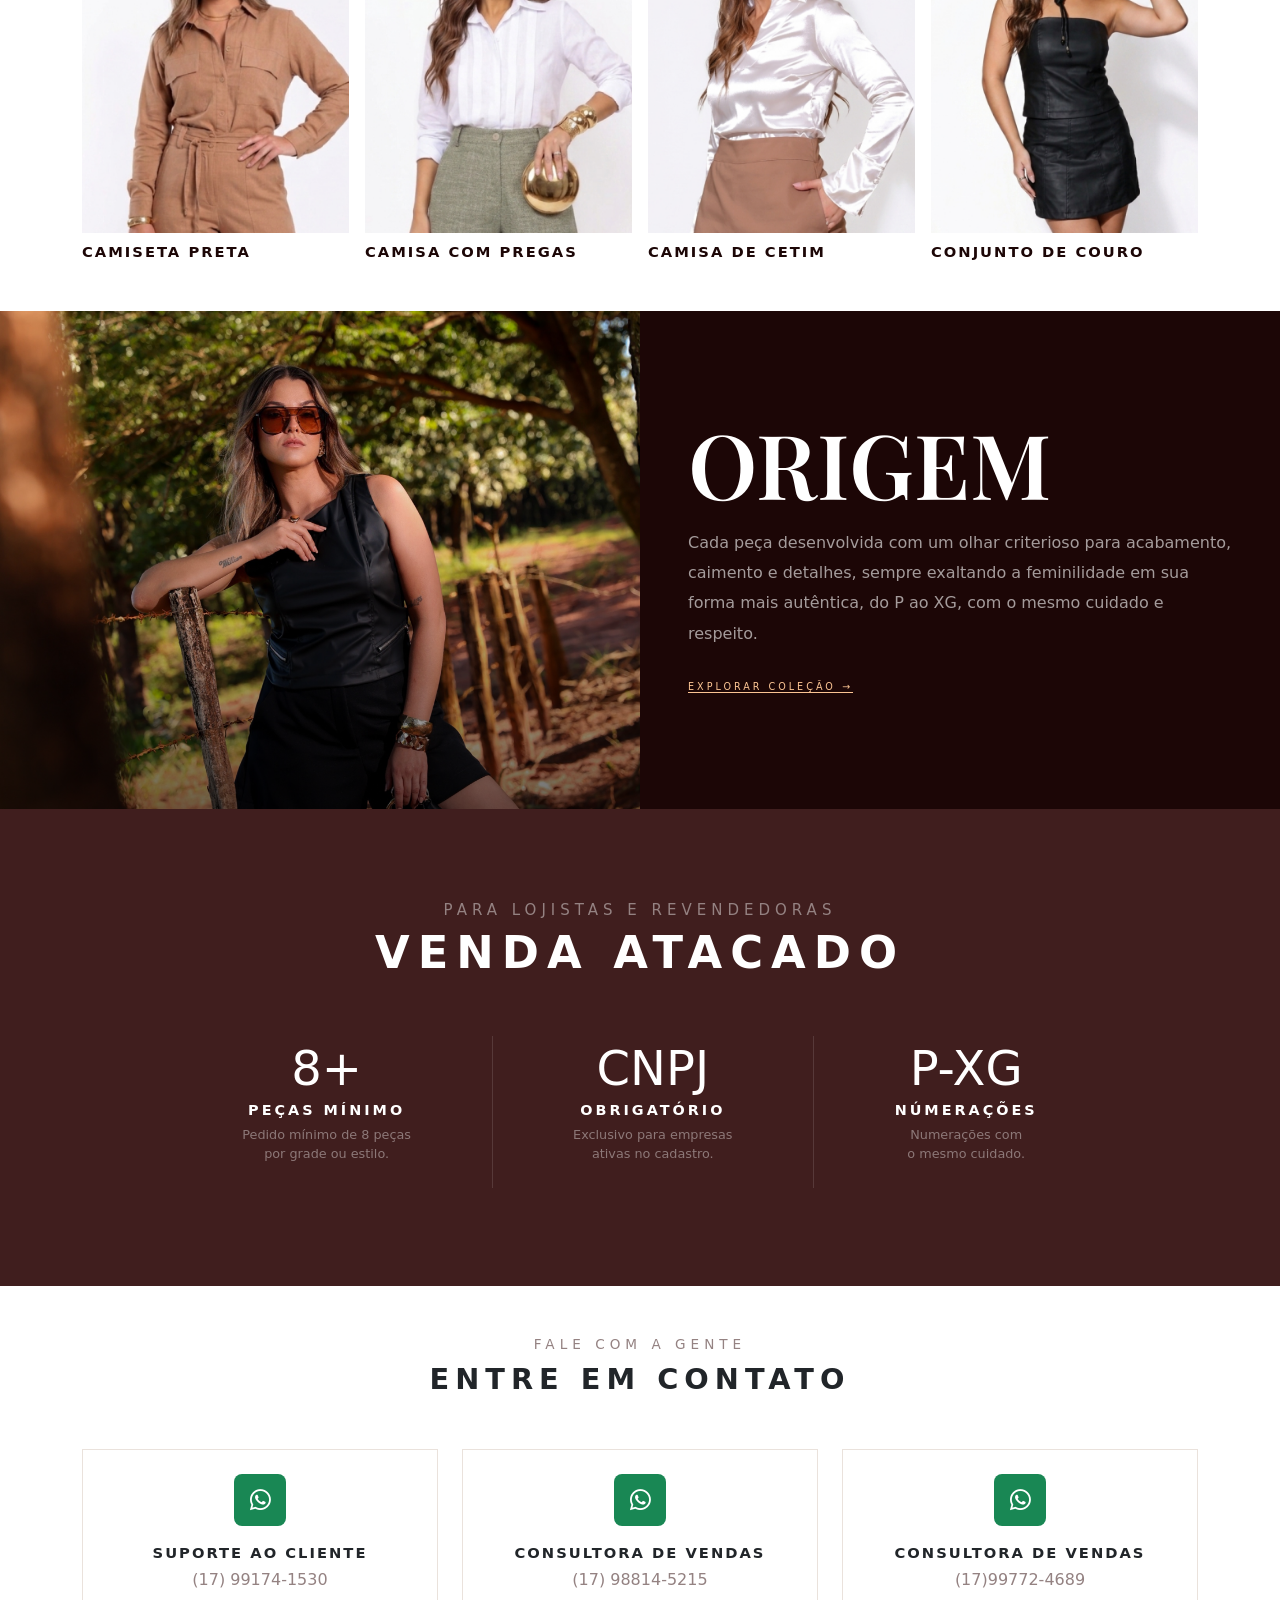
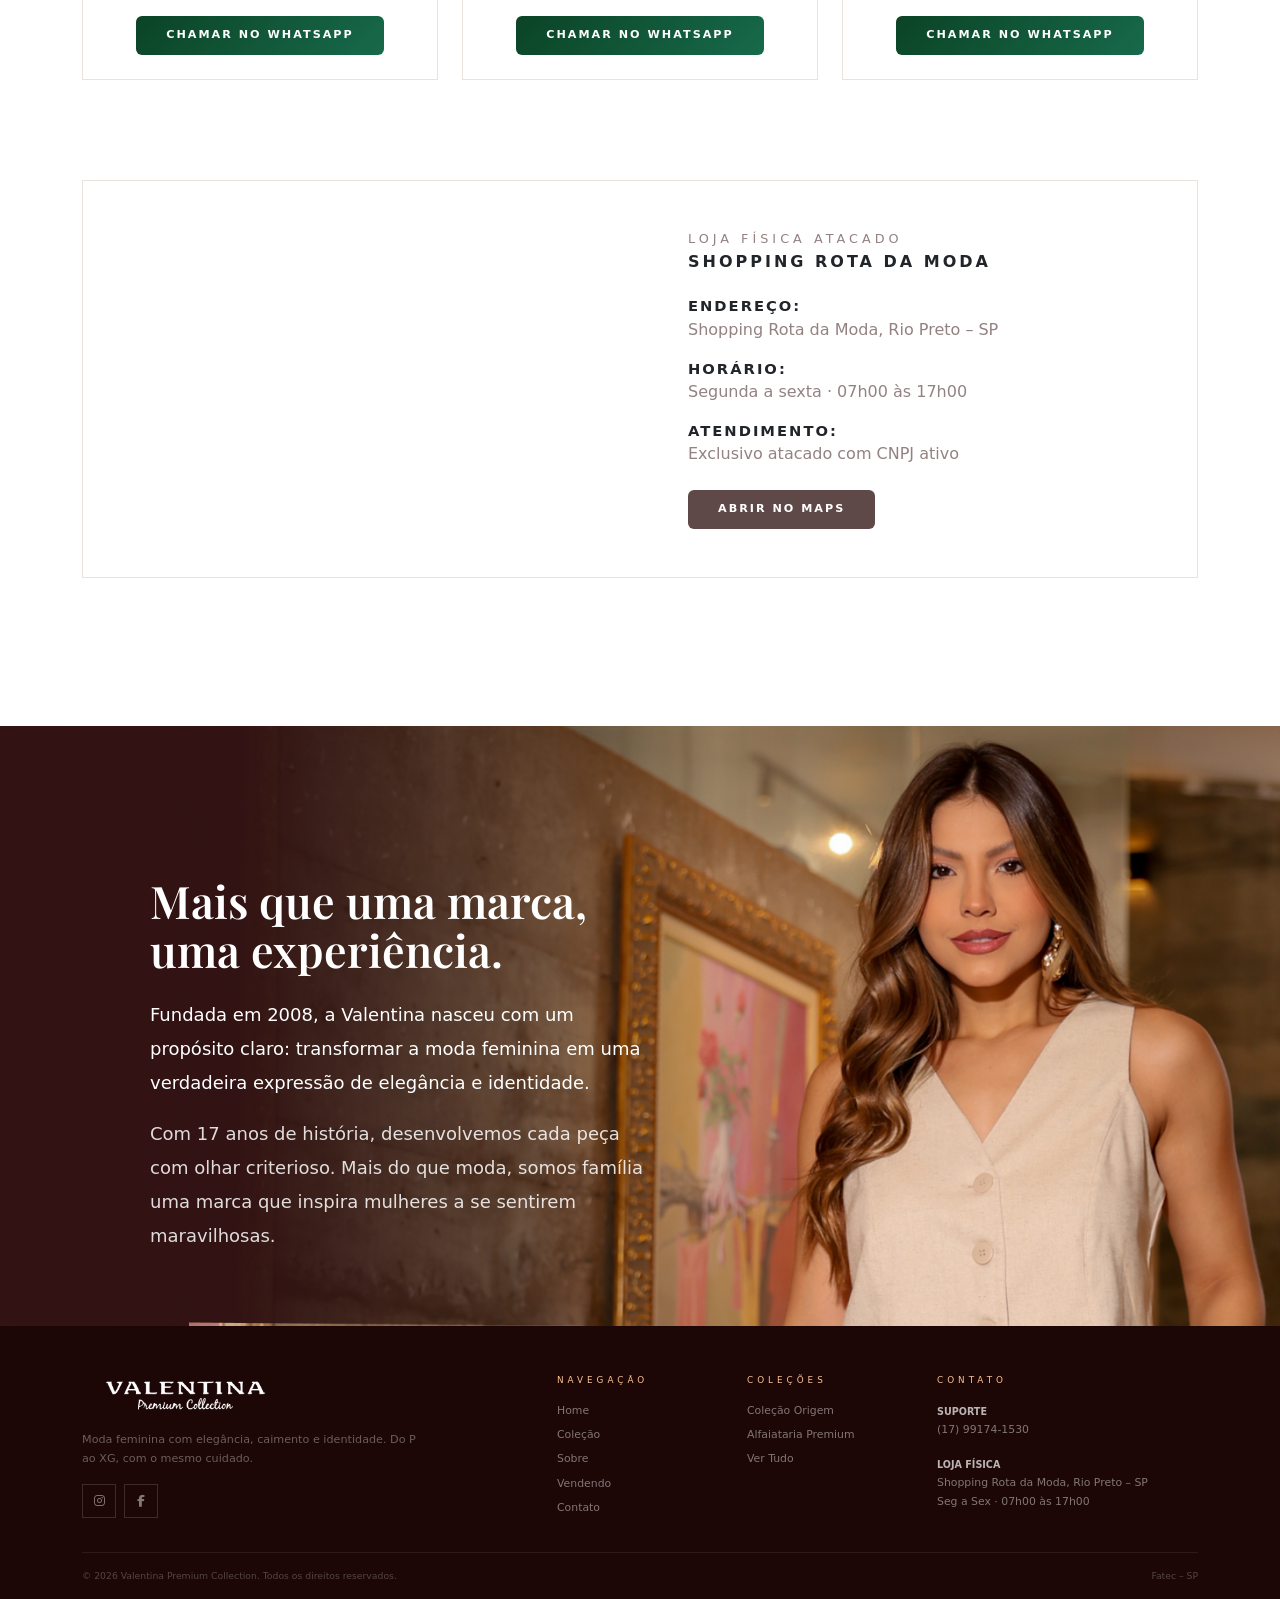
==== commit de1b1895: "restante dos produtos" ====
--- a/index.html
+++ b/index.html
@@ -110,23 +110,33 @@
     <div class="row g-3">
 
       <div class="col-6 col-md-3">
+        <a class="link-produto"  href="produtos/CamisetaPreta.html">
         <div class="foto-produto mb-2"><img src="Imagens/Camisa petra.png"></div>
         <p class="nome-produto mb-0">Camiseta Preta</p>
-      </div>
-
-      <div class="col-6 col-md-3">
+        </a>
+      </div>
+
+      <div class="col-6 col-md-3">
+        <a class="link-produto"  href="produtos/CamisaPregas.html">
+
         <div class="foto-produto mb-2"><img src="Imagens/camisa com pregas de viscolinho.png"></div>
         <p class="nome-produto mb-0">Camisa com pregas</p>
-      </div>
-
-      <div class="col-6 col-md-3">
+        </a>
+      </div>
+
+      <div class="col-6 col-md-3">
+                <a class="link-produto"  href="produtos/CamisaCetim.html">
+
         <div class="foto-produto mb-2"><img src="Imagens/camisa de cetim.png"></div>
         <p class="nome-produto mb-0">Camisa de cetim</p>
-      </div>
-
-      <div class="col-6 col-md-3">
+                </a>
+      </div>
+
+      <div class="col-6 col-md-3">
+         <a class="link-produto"  href="produtos/ConjuntoCouro.html">
         <div class="foto-produto mb-2"><img src="Imagens/Blusinha de couro.png"></div>
-        <p class="nome-produto mb-0">Blusa de Pompom</p>
+        <p class="nome-produto mb-0">Conjunto de Couro</p>
+        </a>
       </div>
 
     </div>
